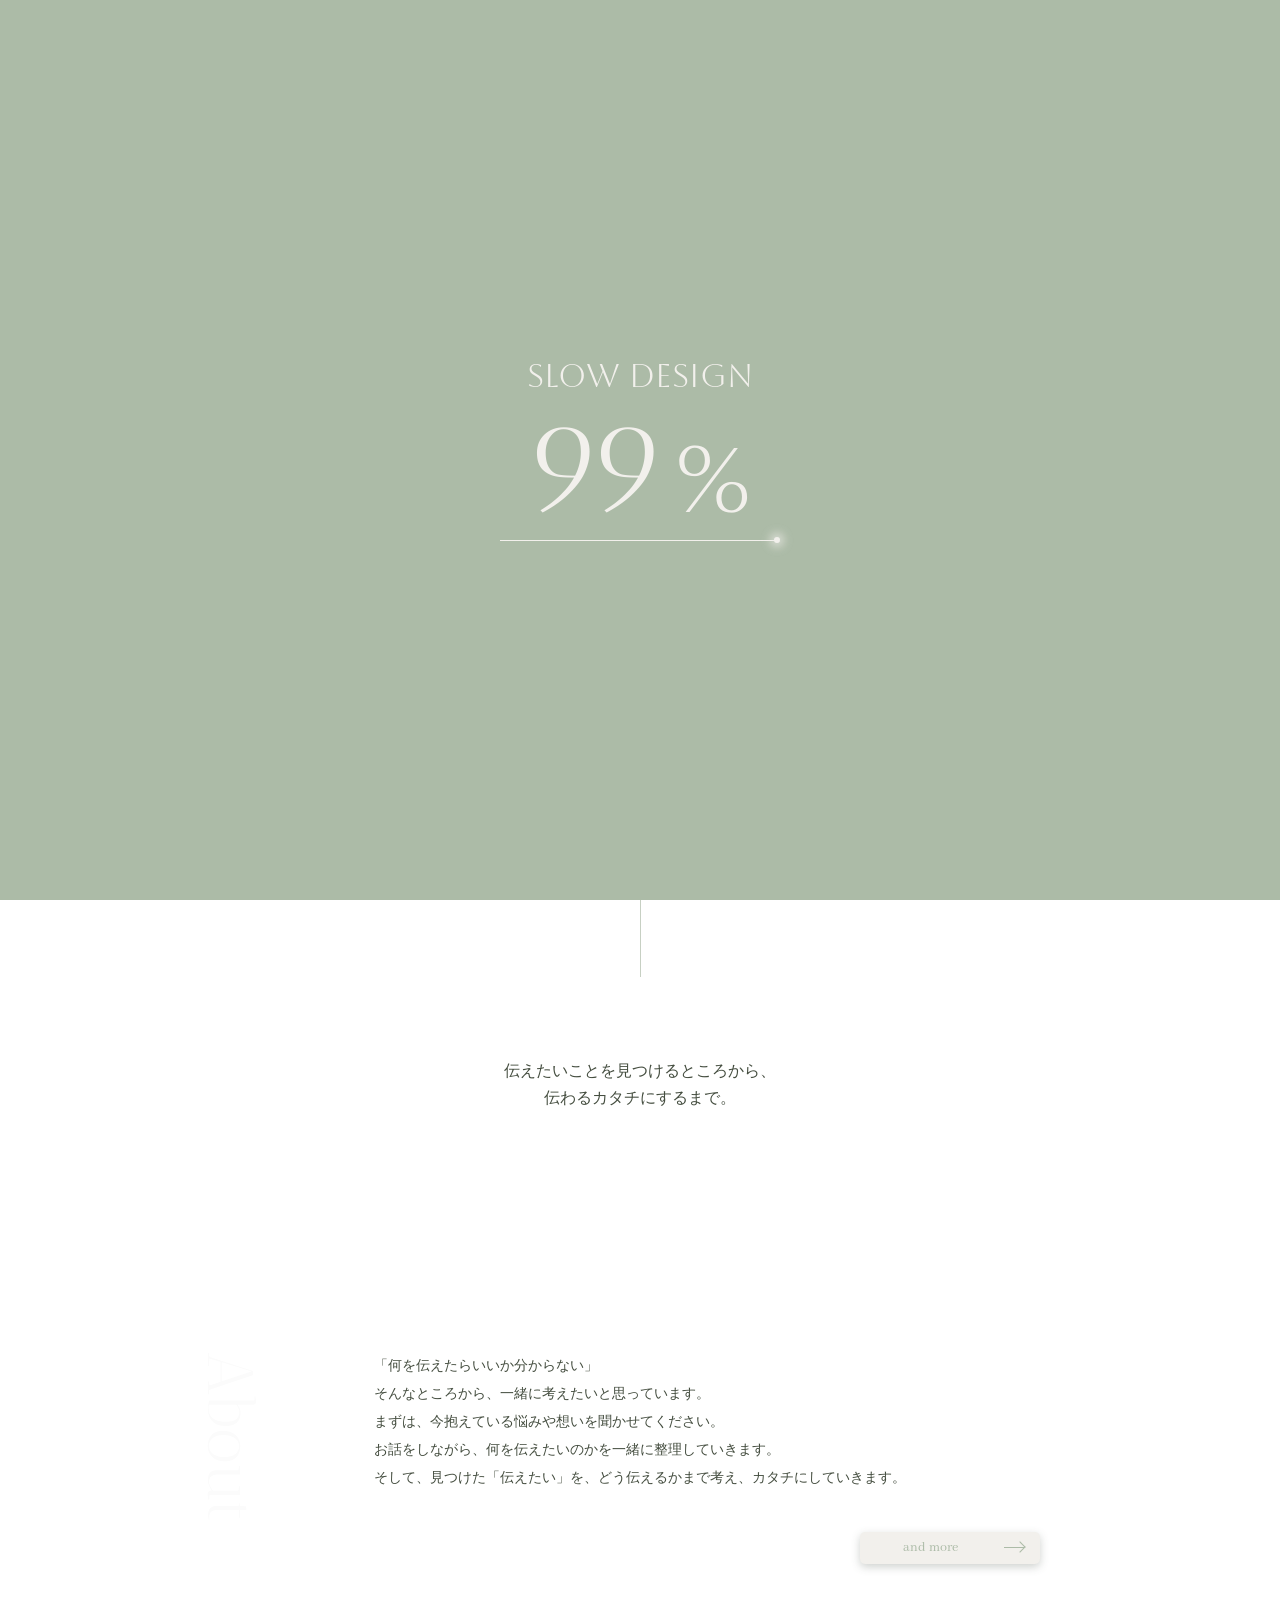
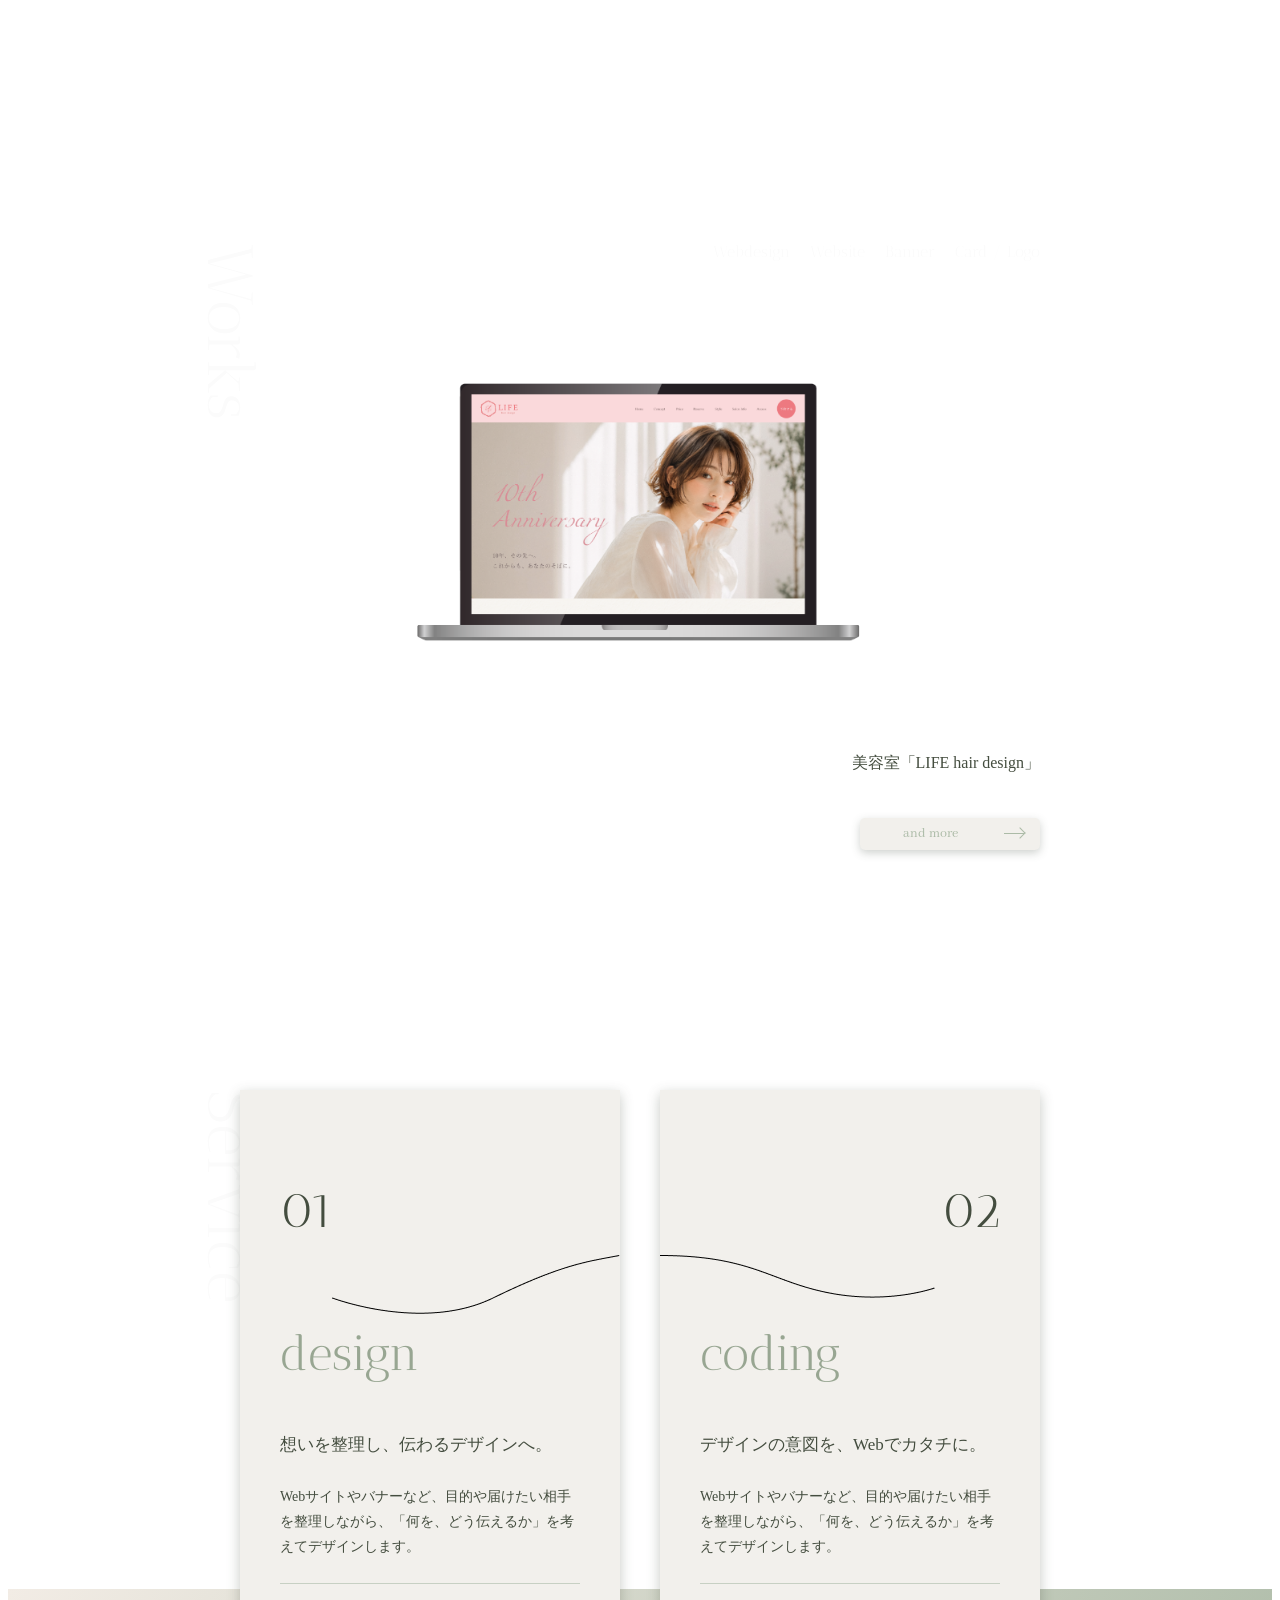
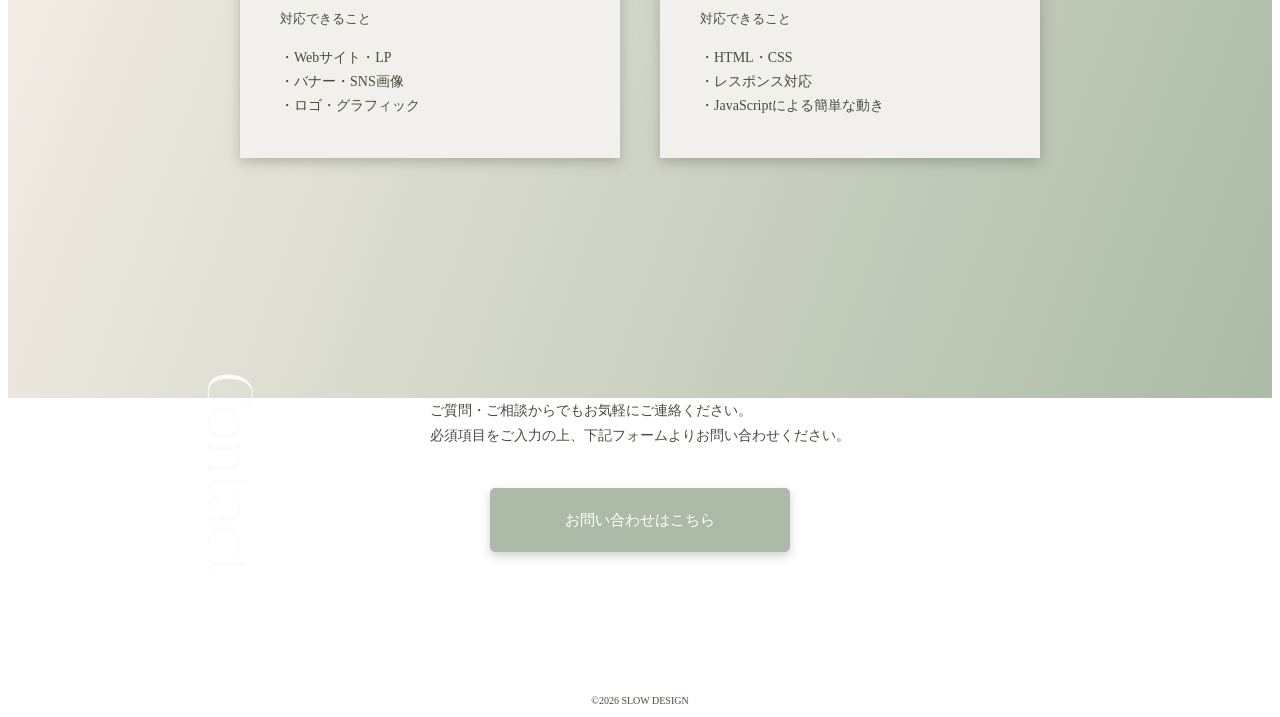
==== portfolio/index.html @ 7da91997 "3回目の提出" ====
<!DOCTYPE html>
<html lang="ja">
<head>
    <meta charset="UTF-8">
    <meta name="viewport" content="width=device-width, initial-scale=1.0">
<!-- Google Fonts -->
    <link rel="preconnect" href="https://fonts.googleapis.com">
    <link rel="preconnect" href="https://fonts.gstatic.com" crossorigin>
    <link href="https://fonts.googleapis.com/css2?family=Abhaya+Libre:wght@400;500;600;700;800&family=Aboreto&family=Antic+Didone&display=swap" rel="stylesheet">

<!-- css -->
    <link rel="stylesheet" href="css/reset.css">
    <link rel="stylesheet" href="css/style.css">

<!-- Title -->
    <title>SLOW DESIGN PORTFOLIO</title>

</head>

<body>
    <!-- ローディング -->
     <div class="site-loader" id="site-loader">
        <div class="loader-content">
            <p class="loader-logo">SLOW DESIGN</p>
            <p class="loader-percent"></p>
            <div class="loader-bar">
                <span></span>
            </div>
        </div>

        <div class="loader-mist" aria-hidden="true">
            <span></span>
            <span></span>
            <span></span>
            <span></span>
            <span></span>
        </div>
     </div>


    <!-- 背景 -->
    <div class="background"></div>

    <!-- ヘッダー -->
    <header class="header">

    <!-- ロゴ -->
        <a href="#" class="header-logo">
            <span class="header-logo-main">SLOW DESIGN</span>
            <span class="header-logo-sub">PORTFOLIO</span>
        </a>
    
    <!-- メニュー -->    
        <a class="menu-button" href="menu.html" aria-label="メニューを開く">
            <span>ME</span>
            <span>NU</span>
        </a>
    </header>

    <main>
    <!-- FV -->
        <section class="fv-main">
            <div class="fv-content">
            <div class="fv-copy">
                <p class="fv-copy-main">「何を伝えたいか分からない」から、</p>
                <p class="fv-copy-sub">一緒に。</p>
            </div>

    <!-- スクロールダウン -->
    <!--  <div class="scroll-area"> -->
                <div class="scroll">
                    <div class="scroll-text">scroll down</div>
                    <div class="scroll-line"></div>
                </div>

                <!-- sub copy -->
                <div class="sub-copy">
                    <p class="text-reveal">伝えたいことを見つけるところから、</p>
                    <p class="text-reveal">伝わるカタチにするまで。</p>
                </div>

            </div>
        </section>

    <!-- about -->
    <section class="about">
        <h2 class="section-title about-title">About</h2>
        <div class="about-content">
            <div class="about-text">
                <p>「何を伝えたらいいか分からない」<br>
                    そんなところから、一緒に考えたいと思っています。<br>
                    まずは、今抱えている悩みや想いを聞かせてください。<br>
                    お話をしながら、何を伝えたいのかを一緒に整理していきます。<br>
                    そして、見つけた「伝えたい」を、どう伝えるかまで考え、カタチにしていきます。
                </p>
            </div>
    
        <!-- and more ボタン -->       
            <a href="about.html" class="more-button about-more">and more<span class="more-arrow" aria-hidden="true"></span></a>
        </div>
    </section>

    <!-- Works -->
    <section class="works">
        <h2 class="section-title works-title">Works</h2>
        <div class="works-content">
            <div class="works-meta">
                <div class="works-heading">

                    <div class="works-types" aria-label="作品カテゴリー">
                        <span>Webdesign</span>
                        <span>Website</span>
                        <span>Banner</span>
                        <span>Card / Logo</span>
                    </div>
                </div>

                <div class="works-image">
                    <button class="works-arrow works-arrow-prev" type="button" 
                    aria-label="前の作品"></button>

                    <img 
                        id="works-slide-image"
                        src="images/mokup-04.png" 
                        alt="美容室　LIFE design のWebサイト">

                    <button class="works-arrow works-arrow-next" type="button" 
                    aria-label="次の作品"></button>
                </div>

                <p class="works-caption" id="works-slide-caption">美容室「LIFE hair design」</p>

                <a href="all-works.html" class="more-button works-more">and more<span class="more-arrow" aria-hidden="true"></span>
                </a>
            </div>
        </div>
    </section>

    <!--  Service -->
    <section class="service">
        <h2 class="section-title service-title">Service</h2>

        <div class="service-cards">
            <article class="service-card">
                <p class="service-number1">01</p>
                <div class="service-curve-left" aria-hidden="true">
                    <img src="images/Line 11.png" alt="">
                </div>
                <h3 class="service-name">design</h3>
                <p class="service-lead">想いを整理し、伝わるデザインへ。</p>
                <p class="service-description">
                    Webサイトやバナーなど、目的や届けたい相手を整理しながら、「何を、どう伝えるか」を考えてデザインします。
                </p>
                <div class="service-details">
                    <p>対応できること</p>
                    <ul>
                        <li>Webサイト・LP</li>
                        <li>バナー・SNS画像</li>
                        <li>ロゴ・グラフィック</li>
                    </ul>
                </div>
            </article>

            <article class="service-card">
                <p class="service-number2">02</p>
                <div class="service-curve-right service-curve-right" aria-hidden="true">
                    <img src="images/Line 12.png" alt="">
                </div>
                <h3 class="service-name">coding</h3>
                <p class="service-lead">デザインの意図を、Webでカタチに。</p>
                <p class="service-description">
                    Webサイトやバナーなど、目的や届けたい相手を整理しながら、「何を、どう伝えるか」を考えてデザインします。
                </p>
                <div class="service-details">
                    <p>対応できること</p>
                    <ul>
                        <li>HTML・CSS</li>
                        <li>レスポンス対応</li>
                        <li>JavaScriptによる簡単な動き</li>
                    </ul>
                </div>
            </article>
        </div>
    </section>

    <!--  contact -->
    <section class="contact">
        <h2 class="section-title contact-title">Contact</h2>
        <div class="contact-content">
            <p>
                ご質問・ご相談からでもお気軽にご連絡ください。<br>必須項目をご入力の上、下記フォームよりお問い合わせください。
            </p>

        <a class="contact-button" href="contact.html">
            お問い合わせはこちら
        </a>
        </div>

    </section>

    <footer class="footer">
        <small class="copyright">&copy;2026 SLOW DESIGN</small>
    </footer>





    </main>
    

    <script>
        const worksSlides = [
            {
                src: "images/mokup-04.png",
                alt: "美容室 「LIFE hair design design」",
                caption: "美容室「LIFE hair design 」",
                category: "Webdesign"
            },
            {
                src: "images/mokup-05.png",
                alt: "カフェ DESIGN CAFE のWebサイト",
                caption: "カフェ 「DESIGN CAFE」",
                category: "Website"
            },
            {
                src: "images/mokup-01.png",
                alt: "ハンバーガーショップの新商品広告バナー",
                caption: "ハンバーガーショップ 新商品広告バナー",
                category: "Banner"
            },
            {
                src: "images/mokup-07.png",
                alt: "Sauna resort YUZU",
                caption: "Sauna resort 「YUZU」",
                category: "Card / Logo"
            }
        ];

        let currentWorksIndex = 0;

        const worksImage = document.querySelector("#works-slide-image");
        const worksCaption = document.querySelector("#works-slide-caption");
        const prevButton = document.querySelector(".works-arrow-prev");
        const nextButton = document.querySelector(".works-arrow-next");
        const worksTypes = document.querySelectorAll(".works-types span");
    

        function showWorksSlide(index) {
            worksImage.src = worksSlides[index].src;
            worksImage.alt = worksSlides[index].alt;
            worksCaption.textContent = worksSlides[index].caption;
            
            worksTypes.forEach((type) => {
                type.classList.toggle(
                    "is-active",
                    type.textContent.trim() === worksSlides[index].category
                );
            });
        }

        prevButton.addEventListener("click", () => {
            currentWorksIndex =
                (currentWorksIndex - 1 + worksSlides.length) % worksSlides.length;
                showWorksSlide(currentWorksIndex);
        });

        nextButton.addEventListener("click", () => {
            currentWorksIndex = 
                (currentWorksIndex + 1) % worksSlides.length;
            showWorksSlide(currentWorksIndex);
        });




        document.documentElement.classList.add("js");

        const textElements = document.querySelectorAll(".text-reveal");

        const textObserver = new IntersectionObserver((entries, observer) => {
            entries.forEach((entry) => {
                if (entry.isIntersecting) {
                    entry.target.classList.add("is-visible");
                    observer.unobserve(entry.target);
                }
            });
        }, {
            threshold: 0.15
        });

        textElements.forEach((element) => {
            textObserver.observe(element);
        });



        const loader = document.getElementById("site-loader");

        if (loader) {
            const alreadyShown = 
            sessionStorage.getItem("slowDesignLoaderPlayed") === "true";

            if (alreadyShown) {
                loader.classList.add("is-hidden");
            } else {
                sessionStorage.setItem("slowDesignLoaderPlayed", "true");

                const percentText = loader.querySelector(".loader-percent");
                const progressBar = loader.querySelector(".loader-bar span");
                const duration = 1800;
                let startTime;
                
                const circles = loader.querySelectorAll(".loader-mist span");

                circles.forEach((circle, index) => {
                    const size = 30 + Math.random()* 20;

                    circle.style.width = `${size}vmax`;
                    circle.style.height = `${size}vmax`;
                    circle.style.left = `${Math.random() * 70}%`;
                    circle.style.top = `${Math.random() * 70}%`;
                    circle.style.animationDelay = `${index * 0.4}s`;
                });

                function updateProgress(time) {
                    if (!startTime) startTime = time;

                    const progress = Math.min((time - startTime) / duration, 1);
                    const value = Math.floor(progress * 100);

                    percentText.textContent = `${value}%`;
                    progressBar.style.width = `${value}%`;

                    if (progress < 1) {
                        requestAnimationFrame(updateProgress);
                    } else {
                        setTimeout(() => {
                        loader.classList.add("is-revealing");

                        setTimeout(()  => {
                            loader.classList.add("is-hidden");
                        }, 2000);
                        }, 1300);
                    }
                }

                requestAnimationFrame(updateProgress);
            }
        }
    </script>



</body>
</html>
---- portfolio/css/style.css ----
@charset "utf-8";


html {
scroll-behavior: smooth;
}

body {
color: #444d3f;
font-family: "Yu Mincho", "YuMincho", serif;
font-weight: 400;
line-height: 1.7;
}


/* =========================
   Font
========================= */

/* セクションタイトル */
.section-title {
font-family: "Antic Didone", serif;
}

/* ロゴ */
.header-logo {
    font-family: "Aboreto",serif;
}
/* その他の英語 */
.en-text {
font-family: "Abhaya Libre", serif;
}


/*==========
background
============*/

.background {
    position: fixed;
    inset: 0;
    z-index: 0;

    background: linear-gradient(
        135deg,
        #F2ECE5 18%,
        #ACBBA7 72%,
        #ACBBA7 100%
    );
}


/*==========
ヘッダー　ロゴ
===========*/

.header-logo {
    position: fixed;
    top: 40px;
    left: 40px;
    z-index: 10;
    display: flex;
    flex-direction: column;
    gap: 2px;
    color: #414D3F;
    font-family: "Aboreto",serif;
}

.header-logo-main {
    font-size: 32px;
    line-height: 1;
}
.header-logo-sub {
    font-size: 16px;
    line-height: 1;
}


/*==========
ヘッダー　MENU
===========*/

.menu-button {
    position: fixed;
    top: 40px;
    right: 40px;
    width: 60px;
    height: 60px;
    display: flex;
    flex-direction: column;
    gap: 3px;
    justify-content: center;
    align-items: center;

    border: 1px solid #414D3F;
    background: transparent;
    color: #414D3F;
    font-family: "Antic Didone", serif;
    font-size: 14px;
    line-height: 1;
    letter-spacing: 0.6em;

    cursor: pointer;
    z-index: 10;
    transition: background-color 0.3s ease, color 0..3s, border-color 0.3s ease;
}

.menu-button:hover,
.munu-button:focus-visible {
    background-color: #7C8978;
    border-color: #7C8978;
    color: #F2F0EC;
}

.menu-button span {
    transform: translateX(0.3em);
}

/*==========
FV
===========*/
.fv-main {
    position: relative;
    padding-top: 70vh;
}

.fv-content {
    width: 100%;
}


/* FVコピー */
.fv-copy {
    margin-left: 15%;
    display: flex;
    flex-direction: column;
    gap: 16px;
}
.fv-copy-main {
    font-size: 24px;
}
.fv-copy-sub {
    font-size: 32px;
    margin-left: 290px;
}

/* ============
スクロールダウン
================ */
.scroll {
    margin-top: 80px;     
    display: flex;
    flex-direction: column;
    align-items: center;
    gap: 12px;
}

.scroll-text {
    writing-mode: vertical-lr;
    font-family: "Abhaya Libre", serif;
    font-size: 12px;
}
.scroll-line {
    position: relative;
    overflow: hidden;
    width: 1px;
    height: 80px;
    background-color: #C7D0C3;
}

.scroll-line::after {
    position: absolute;
    inset: 0;
    background-color: #444d3f;
    content: "";
    transform: scaleY(0);
    transform-origin: top;
    animation: scroll-line-flow 2.5s cubic-bezier(1, 0, 0, 1) infinite;
}

@keyframes scroll-line-flow {
    0% {
        transform: scaleY(0);
        transform-origin: top;
    }

    50% {
        transform: scaleY(1);
        transform-origin: top;
    }

    50.1% {
        transform: scaleY(1);
        transform-origin: bottom;
    }

    100% {
        transform: scaleY(0);
        transform-origin: bottom;
    }
}

/* サブコピー */
.sub-copy {
    margin-top: 80px;
    text-align: center;
    
}

/* サブコピーの動き*/
.text-reveal {
    opacity: 1;
    transform: translateY(0);
    transition: opacity 2.8s ease, transform 2.8s ease;
}

.js .text-reveal:not(.is-visible) {
    opacity: 0;
    transform: translateY(16px);
}

.sub-copy .text-reveal:nth-child(2) {
    transition-delay: 2.0s;
}

@media (prefers-reduced-motuon: reduce) {
    .text-reveal {
        transition: none;
        transition-delay: 0s;
        transform: none;
        opacity: 1;
    }
}




/*==========
ABOUT 
===========*/

.about {
    position: relative;
    min-height: 252px;
    margin-top: 240px;
    padding: 0 12% 0;

}

.about-title {
    position: absolute;
    top: 0;
    left: 15%;
    margin: 0;
    writing-mode: vertical-rl;
    font-size: 64px;
    font-weight: 400;
    line-height: 1;
    color: #fbfbfb;
}

.about-content {
    width: min(800px, calc(100% - 40px));
    margin-inline: auto;
}

.about-text {
    width: fit-content;
    max-width: 100%;
    font-size: 14px;
    margin-inline: auto;
    text-align: left;
    line-height: 2;
    letter-spacing: 2%;
}

.about-text p + p {
    margin-top: 8px;
}

.more-button {
    display: flex;
    align-items: center;
    /*justify-content: center;*/
    padding-left: 43px;
    width: 180px;
    min-height: 32px;
    margin: 40px 0 0 auto;
    border-radius: 5px;
    background: #F2F0EC;
    box-shadow: 0 3px 8px rgb(65 77 63 / 25%);
    color: #ACBBA7;
    font-family: "Abhaya Libre", serif;
    font-size: 14px;
    text-decoration: none;
}

/* and more の右矢印 */
.more-button {
    position: relative;
    display: flex;
    align-items: center;

}

.more-arrow {
    position: absolute;
    right: 16px;
    width: 20px;
    height: 1px;
    background: #ACBBA7;
}

.more-arrow::after {
    position: absolute;
    top: -4px;
    right: 0;
    width: 8px;
    height: 8px;
    border-top: 1px solid #ACBBA7;
    border-right: 1px solid #ACBBA7;
    content: "";
    transform: rotate(45deg);
}


/* ホバー時に色変える */
.more-button {
    transition: background-color 0.3s ease, color 0.3s ease;
}

.more-arrow,
.more-arrow::after {
    transition: background-color 0.3s ease, border-color 0.3s ease;
}

.more-button:hover {
    background-color: #7C8978;
    color: #F2F0EC;
}

.more-button:hover .more-arrow {
    background-color: #fff;
}
.more-button:hover .more-arrow::after {
    border-color: #F2F0EC;
}



/*=============
works
==============*/
.works {
    position: relative;
    margin-top: 240px;
}

.works-title {
    position: absolute;
    top: 0;
    left: 15%;
    margin: 0;
    writing-mode: vertical-rl;
    font-size: 64px;
    font-weight: 400;
    line-height: 1;
    color: #fbfbfb;
}

.works-content {
    width: min(800px, calc(100% - 64px));
    margin-inline: auto;
}

.works-meta {
    width: 100%;
}

.works-heading {
    display: flex;
    align-items: baseline;
    justify-content: flex-end;
    gap: 32px;
    margin-bottom: 12px;
    white-space: nowrap;
}

.works-category {
    flex: 0 0 auto;
    margin: 0;
    font-family: "Antic Didone", serif;
    font-size: 32px;
    font-weight: 400;
}

.works-types {
    display: flex;
    flex: 0 0 auto;
    gap: 20px;
    align-items: flex-end;
}

.works-types span {
    color: #fbfbfb;
    font-family: "Antic Didone", serif;
    font-size: 16px;
    display: inline-block;
    line-height: 1;
}

.works-types span.is-active {
    color: #444d3f;
    font-size: 2em;
    transform-origin: center bottom;
}

.works-image {
    position: relative;
    display: grid;
    place-items: center;
    min-height: 465px;
    overflow: hidden;
    border-radius: 10px;
}

.works-image img {
    display: block;
    width: 78%;
    height: auto;
    object-fit: contain;
}

/* スライダー矢印 */
.works-arrow {
    position: absolute;
    top: 50%;
    z-index: 1;
    width: 28px;
    height: 28px;
    padding: 0;
    border: 0;
    background: transparent;
    cursor: pointer;
    transform: translateY(-50%) rotate(45deg);
}

/* 矢印の2本の線 */
.works-arrow::before,
.works-arrow::after {
    position: absolute;
    content: "";
    background: #fff;
}

/* 横線 */
.works-arrow::before {
    width: 28px;
    height: 1px;
}
/* 縦線 */
.works-arrow::after {
    width: 1px;
    height: 28px;
}

/* 左向き */
.works-arrow-prev {
    left: 32px;
    transform: translateY(-50%) rotate(-45deg);
}

/* 右向き */
.works-arrow-next {
    right: 32px;
    transform: translateY(-50%) rotate(135deg);
}

/* and more の右矢印 */
.works-more {
    position: relative;
    display: flex;
    align-items: center;

}

.more-arrow {
    position: absolute;
    right: 16px;
    width: 20px;
    height: 1px;
    background: #ACBBA7;
}

.more-arrow::after {
    position: absolute;
    top: -4px;
    right: 0;
    width: 8px;
    height: 8px;
    border-top: 1px solid #ACBBA7;
    border-right: 1px solid #ACBBA7;
    content: "";
    transform: rotate(45deg);
}


.works-arrow-prev {
    left: 24px;
}

.works-arrow-next {
    right: 24px;
}

.works-caption {
    margin: 12px 0 0;
    text-align: right;
}

.works-more {
    position: relative;
    margin-top: 42px;
    margin-right: 0;
}

/*==========
Service
==========*/
.service {
    position: relative;
    margin-top: 240px;
    padding-bottom: 240px;
}

.service::after {
    position: absolute;
    right: 0;
    bottom: 0;
    left: 0;
    z-index: -1;
    height: 45%;
    background: linear-gradient(110deg, #F2ECE5, #ACBBA7);
    content: "";
}

.service-title {
    position: absolute;
    top: 0;
    left: 15%;
    margin: 0;
    color: #fbfbfb;
    font-size: 64px;
    font-weight: 400;
    line-height: 1;
    writing-mode: vertical-rl;
}

.service-cards {
    display: flex;
    justify-content: center;
    gap: 40px;
    width: min(800px, calc(100% - 64px));
    margin-inline: auto;
}

.service-card {
    position: relative;
    box-sizing: border-box;
    flex: 0 1 380px;
    min-height: 430px;
    padding: 80px 40px 40px;
    background: #F2F0EC;
    box-shadow: 0 4px 12px rgb(65 77 63 / 30%);
}

.service-number1 {
    margin: 0;
    text-align: left;
    font-family: "Antic Didone", serif;
    font-size: 48px;
}

.service-number2 {
    margin: 0;
    text-align: right;
    font-family: "Antic Didone", serif;
    font-size: 48px;
}

.service-curve-left {
    width: 100%;
    height: 42px;
    margin: 4px 0 16px;
    margin-left: 52px;
}

@media screen and (max-width: 890px) {
    .service-curve-left {
        margin-left: 40px;
    }
}

.service-curve-right {
     width: 100%;
    height: 42px;
    margin: 4px 0 16px;
    margin-left: -40px;
}

@media screen and (max-width: 890px) {
    .service-curve-right {
        margin-left: -40px;
    }
}

.service-curve img {
    display: block;
    width: 100%;
    height: 100%;
    object-fit: fill;
}

.service-name {
    margin: 0;
    color: #98a692;
    font-family: "Antic Didone", serif;
    font-size: 48px;
    font-weight: 400;
}

.service-lead {
    margin: 36px 0 24px;
    font-size: 17px;
}

.service-description {
    font-size: 14px;
    line-height: 1.8;
}

.service-details {
    font-size: 14px;
    margin-top: 24px;
    padding-top: 24px;
    border-top: 1px solid #C7D0C3;
}

.service-details p {
    font-size: 13px;
    margin: 0 0 16px;
}

.service-details ul {
    margin: 0;
    padding: 0;
    list-style: none;
}

.service-details li::before {
    content: "・";
}

/*============
contact
=============*/
.contact {
    position: relative;
    display: flex;
    align-items: center;
    justify-content: center;
}
.contact-title {
    position: absolute;
    top: 50%;
    left: 15%;
    margin: 0;
    color: #fbfbfb;
    font-size: 64px;
    font-weight: 400;
    line-height: 1;
    writing-mode: vertical-rl;
    transform: translateY(-50%);
}

.contact-content {
    width: min(100%, 0);
    margin-inline: auto;
}

.contact-content p {
    margin: 0;
    font-size: 14px;
    line-height: 1.8;
    text-align: left;
}

.contact-button {
    display: flex;
    align-items: center;
    justify-content: center;
    width: min(100%, 300px);
    min-height: 64px;
    margin: 40px auto 0;
    border-radius: 5px;
    background: #ACBBA7;
    box-shadow: 0 4px 10px rgb(65 77 63 / 25%);
    color: #fff;
    font-size: 15px;
    text-decoration: none;
}


/* ホバー時に色変える */
.contact-button {
    transition: background-color 0.3s ease, color 0.3s ease;
}

.contact-button:hover {
    background-color: #7C8978;
    color: #F2F0EC;
}


.footer {
    position: relative;
    padding-top: 140px;
    text-align: center;
}

.copyright {
    display: block;
    margin: 0;
    font-size: 10px;
}


/* =============
ローディング画面
================ */
.site-loader {
    position: fixed;
    inset: 0;
    z-index: 9999;
    display: grid;
    place-items: center;
    overflow: hidden;
    background: #ACBBA7;
    color: #F2F0EC;
}

.loader-content {
    position: relative;
    z-index: 2;
    width: min(280px, 70vw);
    text-align: center;
    transition: opacity 0.5s ease;
}

.loader-logo {
    margin-bottom: 12px;
    font-family: "Aboreto",serif;
    font-size: 32px;
    line-height: 1;
}

.loader-percent {
    margin-bottom: 8px;
    font-family: "Antic Didone", serif;
    font-size: 128px;
    line-height: 1;
}

.loader-bar {
    position: relative;
    width: 100%;
    height: 1px;
    background: #7C8978;
}

.loader-bar span {
    position: relative;
    display: block;
    width: 0;
    height: 100%;
    background: #F2F0EC;
    transition: width 0.1s linear;
}

.loader-bar span::after {
    position: absolute;
    top: 50%;
    right: 0;
    width: 6px;
    height: 6px;
    border-radius: 50%;
    background: #F2F0EC;
    box-shadow: 0 0 10px 4px rgba(242, 240, 236, 0.7);
    content: "";
    transform: translate(50%, -50%);
}

.loader-mist {
    position: absolute;
    inset: 0;
    overflow: hidden;
    pointer-events: none;
}

.loader-mist span {
    position: absolute;
    width: 20vmax;
    height: 20vmax;
    border-radius: 50%;
    background: rgba(255, 255, 255, 0.78);
    filter: blur(35px);
    opacity: 0;
    transform: scale(0.65);
}


.site-loader.is-revealing .loader-content {
    opacity: 0;
}

.site-loader.is-revealing .loader-mist span {
    animation: loader-circle-float 0.8s ease-out forwards;
}

@keyframes loader-circle-float {
    to {
        opacity: 0.8;
        transform: scale(1.05);
    }
}

.site-loader.is-hidden {
    visibility: hidden;
    opacity: 0;
    pointer-events: none;
    transition: opacity 2.5s ease, visibility 0s linear 2.5s;
}



/* sp */
@media (max-width: 767px) {

    .header-logo {
        top: 20px;
        left: 20px;
    }

    .header-logo-main {
        font-size: 20px;
    }

    .header-logo-sub {
        font-size: 12px;
    }

    .menu-button {
        top: 20px;
        right: 20px;
        width: 40px;
        height: 40px;
        font-size: 10px;
    }

    .fv-copy {
        display: flex;
        flex-direction: column;
        gap: 12px;

        width: fit-content;
        max-width: calc(100% - 40px);
        margin-inline: auto;
    }

    .fv-copy-main {
        font-size: 18px;
    }

    .fv-copy-sub {
        margin-left: auto;
        margin-right: 0;
        font-size: 24px;
    }
/* About */
    .about {
        position: relative;
        margin-top: 160px;
    }

    .about-title {
        position: absolute;
        left: 0;
        font-size: 96px;
        z-index: 0;
    }
    .about-content {
        width: 100%;
        max-width: none;
        padding-top: 24px;
    }

    .about-text {
        position: relative;
        width: auto;
        text-align: left;
        z-index: 1;
    }

    .more-button {
        margin: 120px auto 0;
    }

/* Works */
    .works {
        margin-top: 140px;
    }

    .works-title {
        position: absolute;
        left: 0;
        font-size: 96px;
    }

    .works-content {
        padding-top: 24px;
    }

    .works-types {
    gap: 16px;
    }

    .works-types span {
    font-size: 12px;
    }

    .works-types span.is-active {
    font-size: 16px;
    }

    .worka-content {
        width: calc(100% - 80px);
    }
    
    .works-image {
        min-height: 0;
    }

    .works-image img {
        width: 100%;
    }

    .works-more {
        margin: 42px auto 0;
    }

    .works-arrow::before {
        width: 13px
    }

    .works-arrow::after {
    height: 13px;
    }

    .works-more {
        margin: 100px auto 0;
}

/* service */
    .service-title {
        left: 0;
        font-size: 96px;
    }

    .service-cards {
        flex-direction: column;
        align-items: center;
        gap: 40px;
        width: calc(100% - 80px);
        padding-top: 24px;
    }

    .service-card {
        flex: none;
        width: 100%;
        min-height: 622px;
        padding: 80px 24px 40px;
    }

    .service {
        margin-top: 140px;
        padding-bottom: 0;

    }

    .service-lead {
    font-size: 16px;
}


    .service-curve-left {
        margin-left: -24px;
    }

    .service-curve-right {
        margin-left: -24px;
    }


/* contact */
    .contact-title {
        position: absolute;
        left: 0;
        font-size: 96px;
        margin-top: 100px;
        z-index: 0;
    }

    .contact-content {
        padding-top: 124px;
}

    .contact-content p {
        position: relative;
        font-size: 13px;
        max-width: 310px;
        z-index: 1;
    }



@media (max-width: 480px) {
    .fv-copy-main {
        font-size: 16px;
    }



    }
}
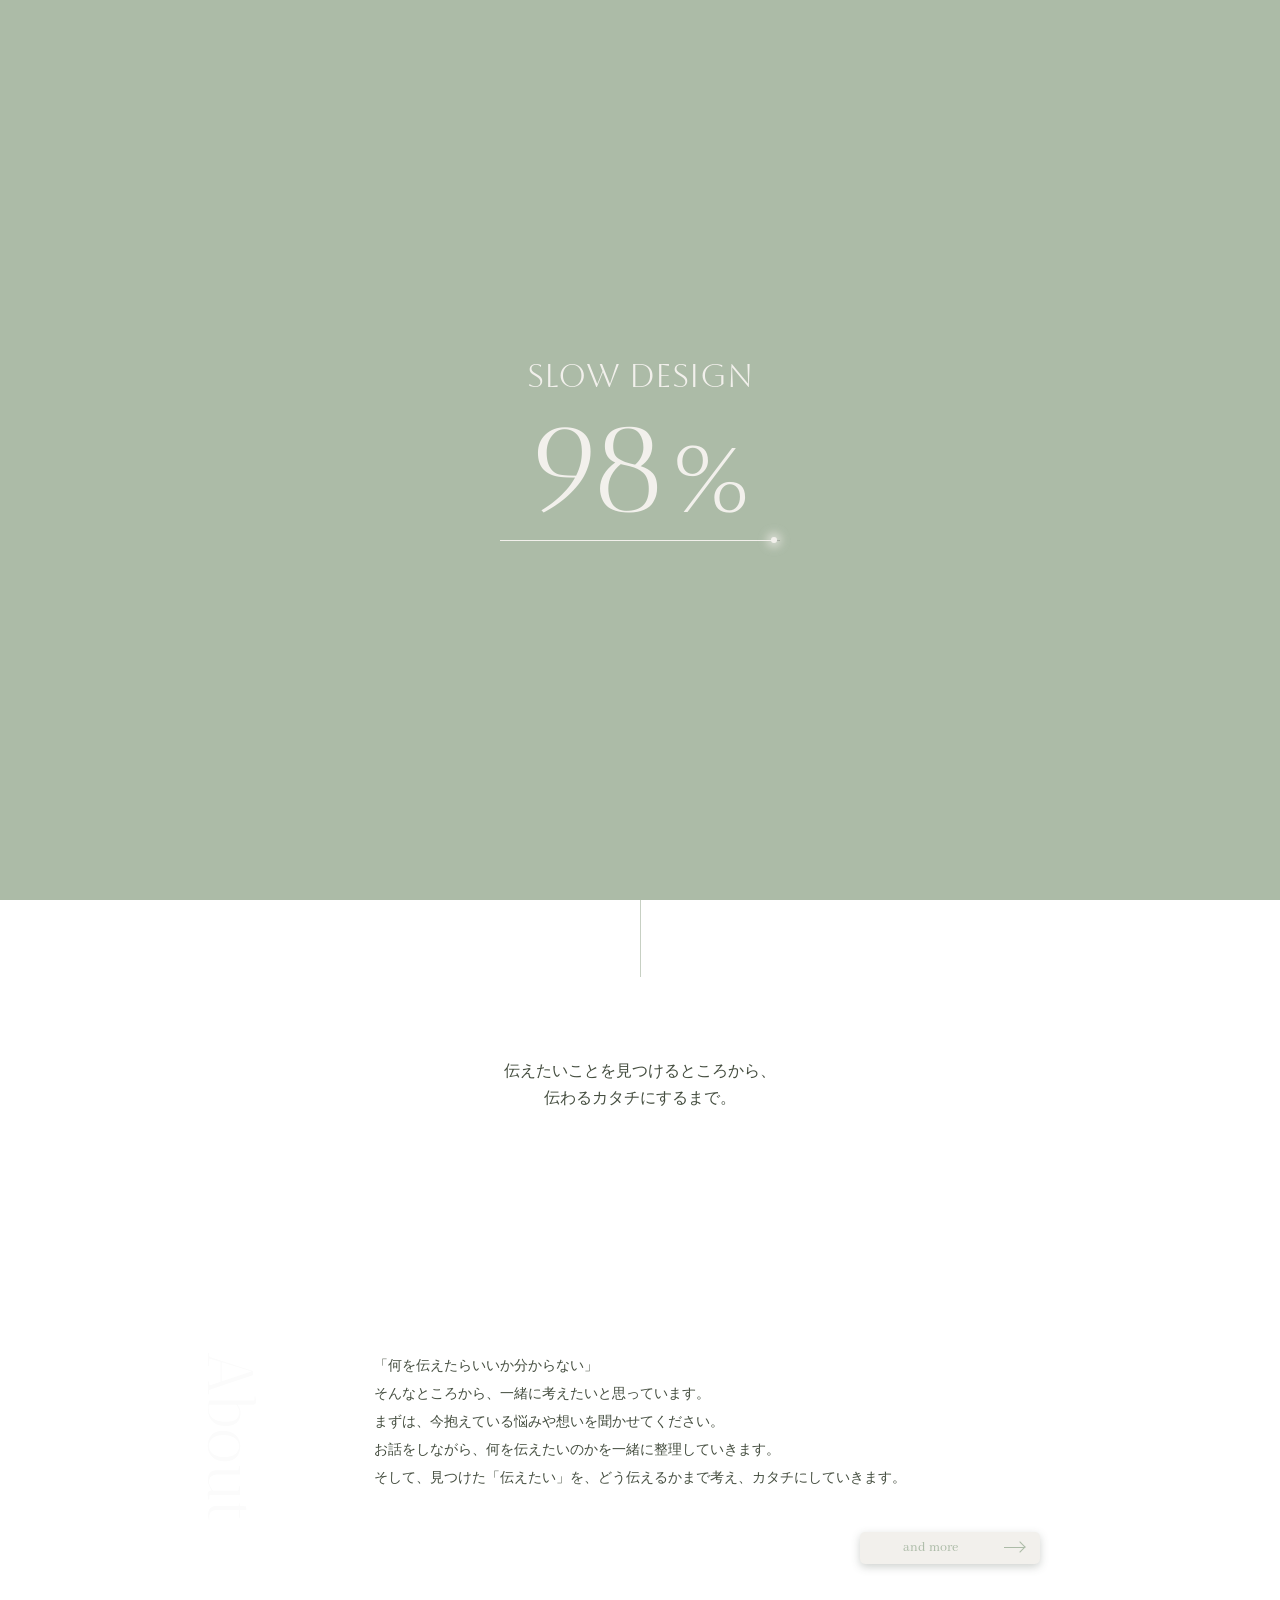
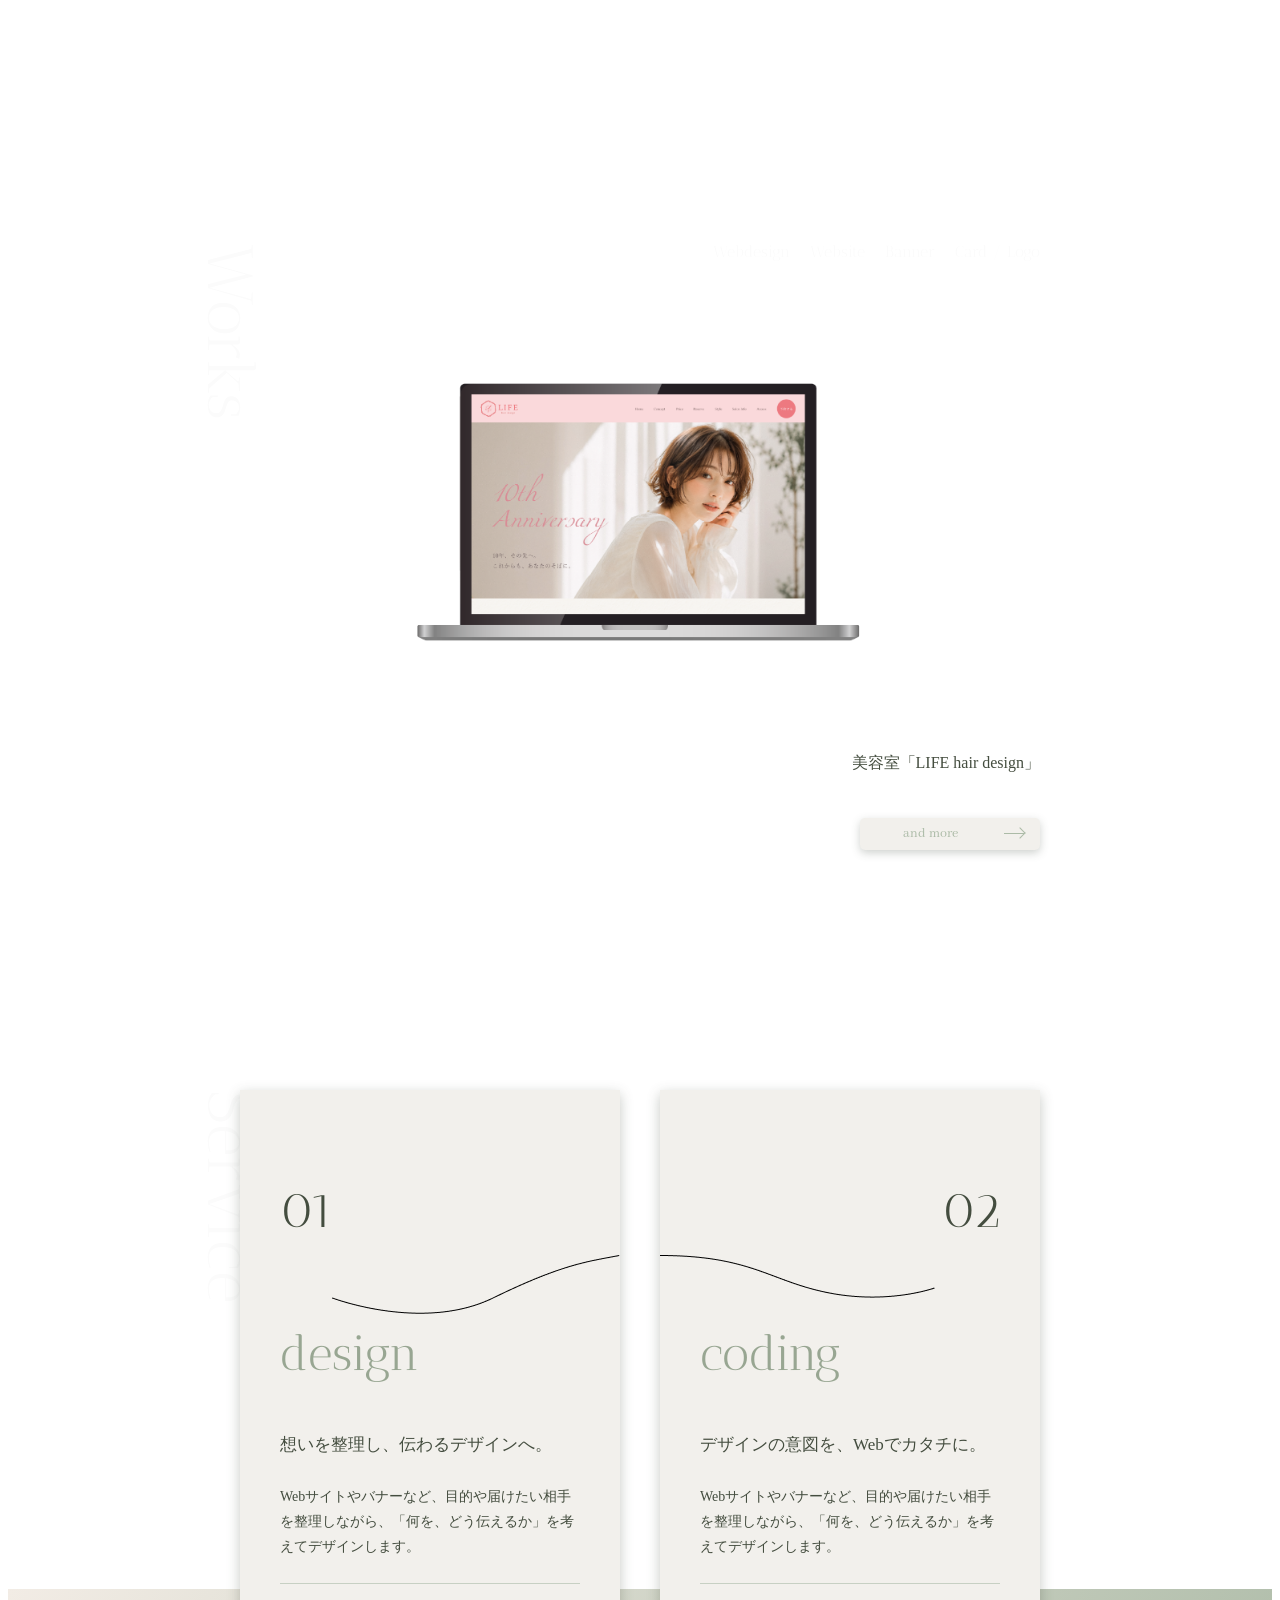
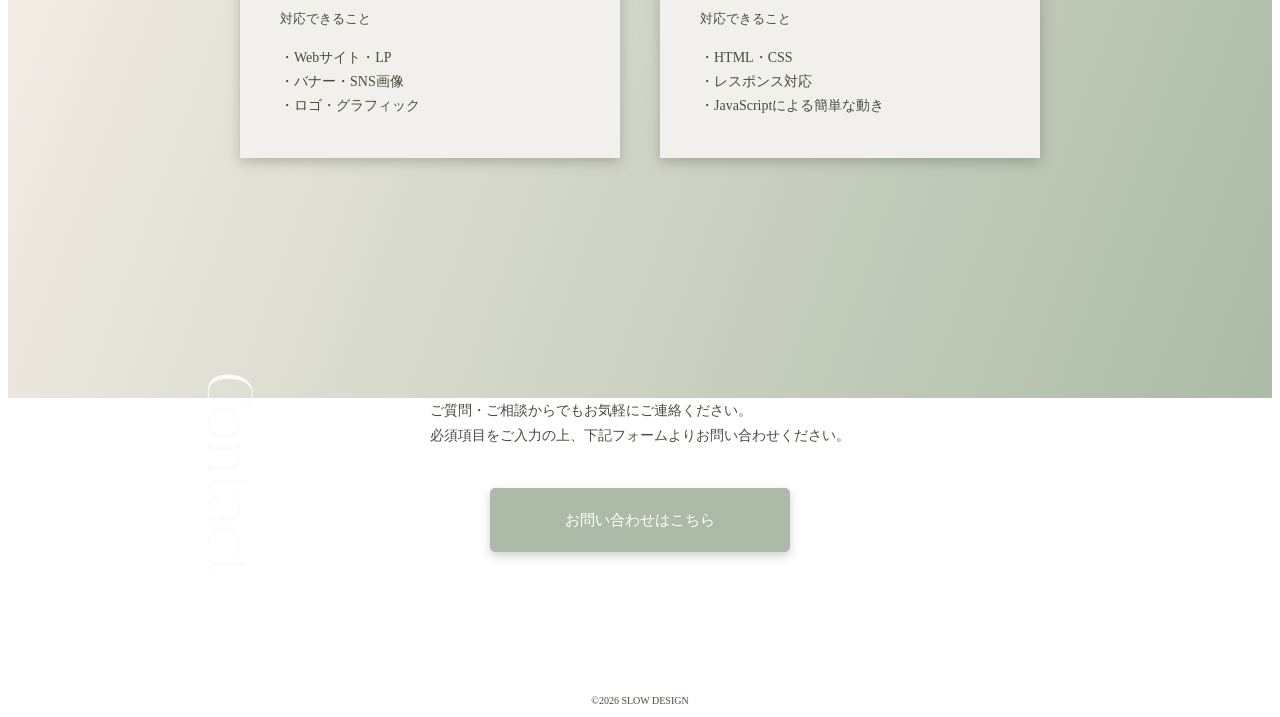
==== commit 08305dec: "4回目の修正" ====
--- a/portfolio/index.html
+++ b/portfolio/index.html
@@ -45,7 +45,7 @@
     <header class="header">
 
     <!-- ロゴ -->
-        <a href="#" class="header-logo">
+        <a class="header-logo" href="index.html" aria-label="ホームを開く">
             <span class="header-logo-main">SLOW DESIGN</span>
             <span class="header-logo-sub">PORTFOLIO</span>
         </a>
@@ -95,7 +95,7 @@
                 </p>
             </div>
     
-        <!-- and more ボタン -->       
+        <!-- and more ボタン --> 
             <a href="about.html" class="more-button about-more">and more<span class="more-arrow" aria-hidden="true"></span></a>
         </div>
     </section>
@@ -302,6 +302,7 @@
             sessionStorage.getItem("slowDesignLoaderPlayed") === "true";
 
             if (alreadyShown) {
+       
                 loader.classList.add("is-hidden");
             } else {
                 sessionStorage.setItem("slowDesignLoaderPlayed", "true");
--- a/portfolio/css/style.css
+++ b/portfolio/css/style.css
@@ -326,7 +326,8 @@
 
 /* ホバー時に色変える */
 .more-button {
-    transition: background-color 0.3s ease, color 0.3s ease;
+    
+    transition: transform 0.3s ease, background-color 0.3s ease, border-color 0.3s ease;
 }
 
 .more-arrow,
@@ -344,6 +345,11 @@
 }
 .more-button:hover .more-arrow::after {
     border-color: #F2F0EC;
+}
+
+.more-button:hover,
+.more-button:focus-visible {
+    transform: scale(1.05);
 }
 
 
@@ -711,9 +717,9 @@
 }
 
 
-/* ホバー時に色変える */
+/* ホバー時に色変える・Zoom */
 .contact-button {
-    transition: background-color 0.3s ease, color 0.3s ease;
+    transition: transform 0.3s ease, background-color 0.3s ease, color 0.3s ease;
 }
 
 .contact-button:hover {
@@ -734,6 +740,10 @@
     font-size: 10px;
 }
 
+.contact-button:hover,
+.contact-button:focus-visible {
+    transform: scale(1.05);
+}
 
 /* =============
 ローディング画面
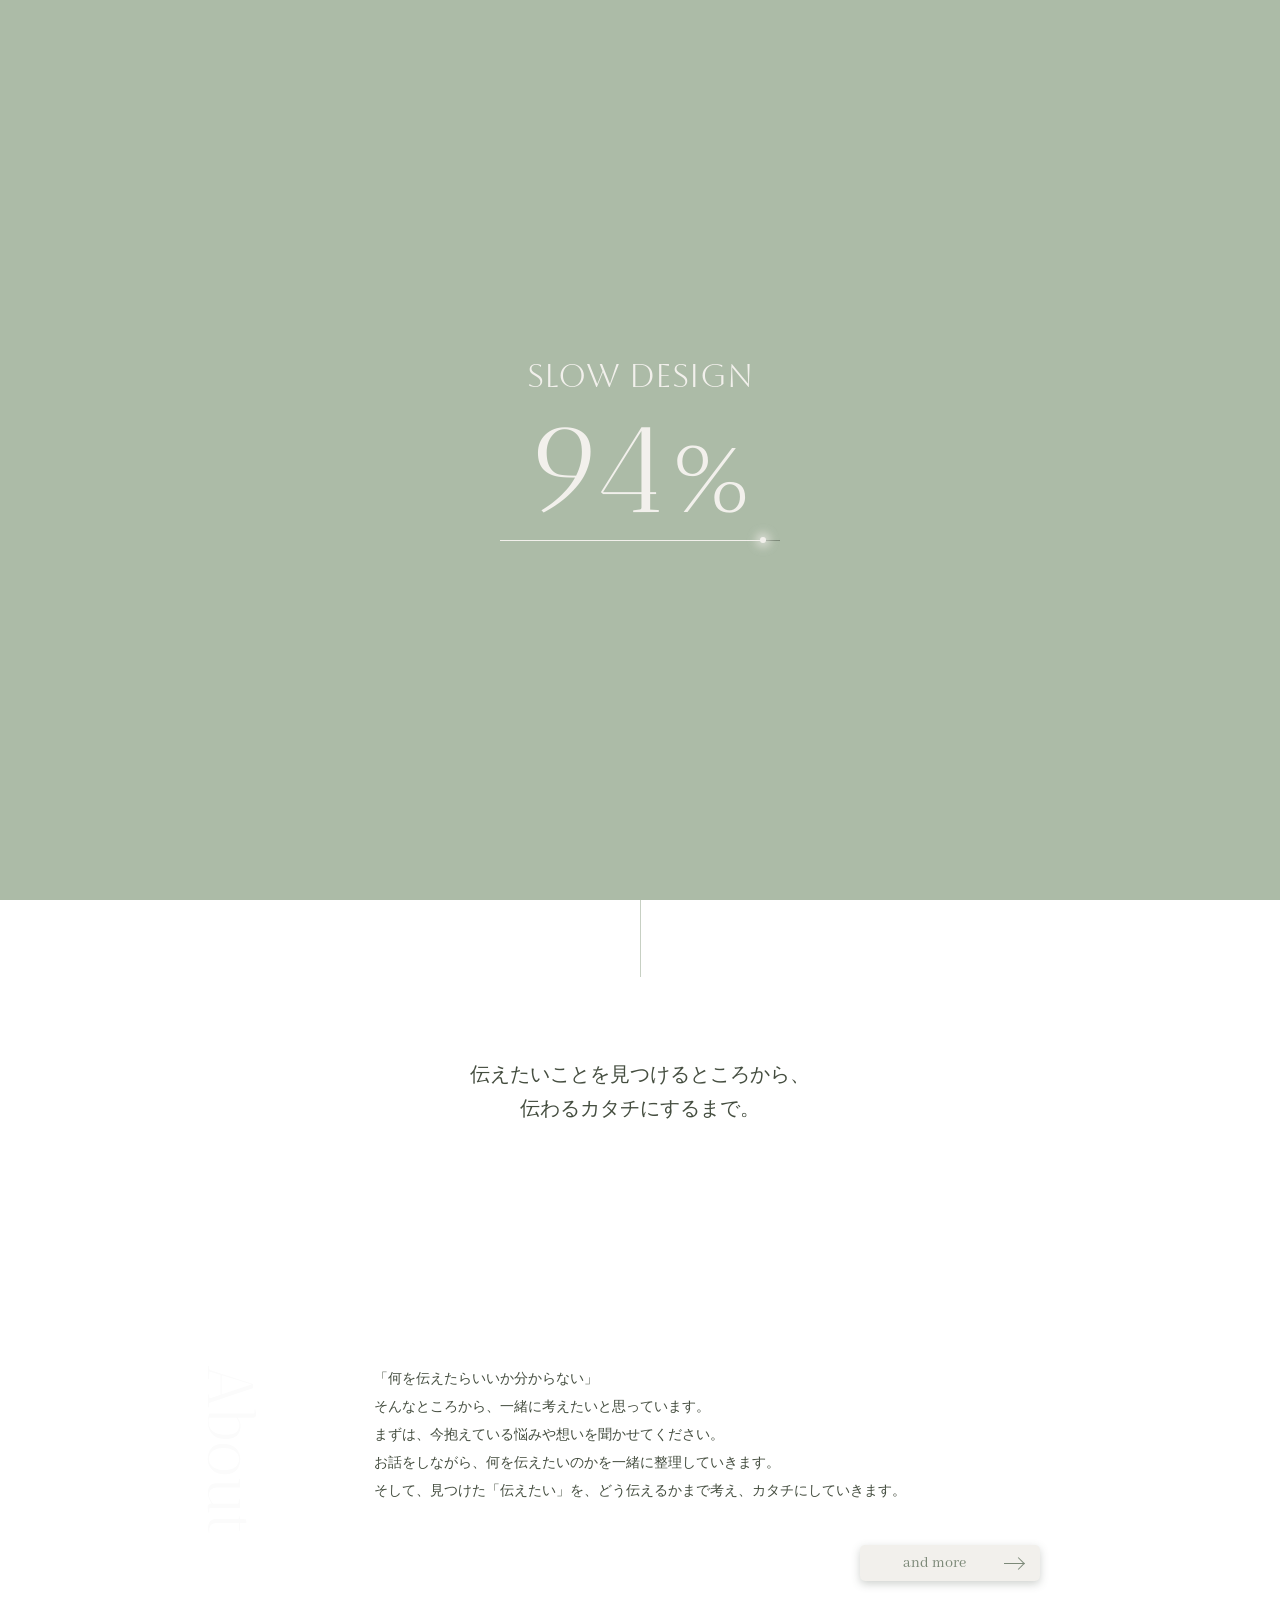
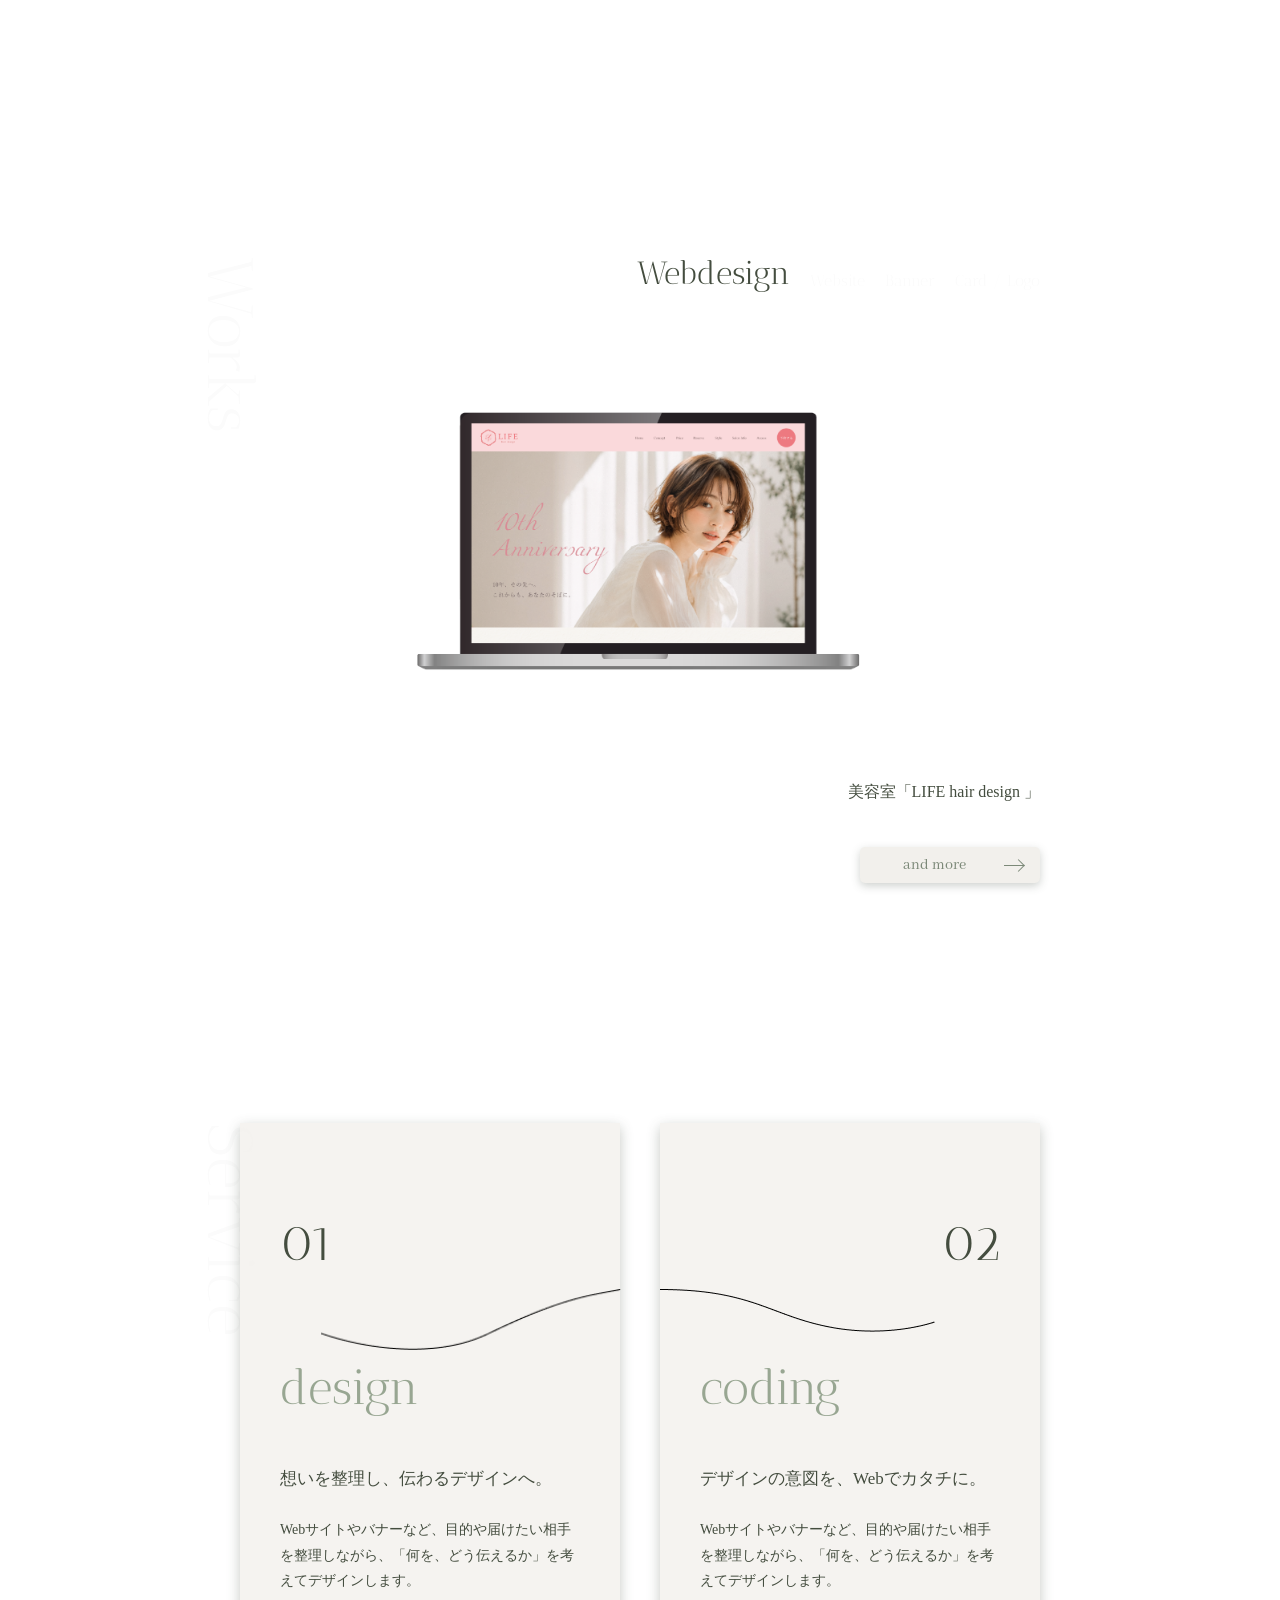
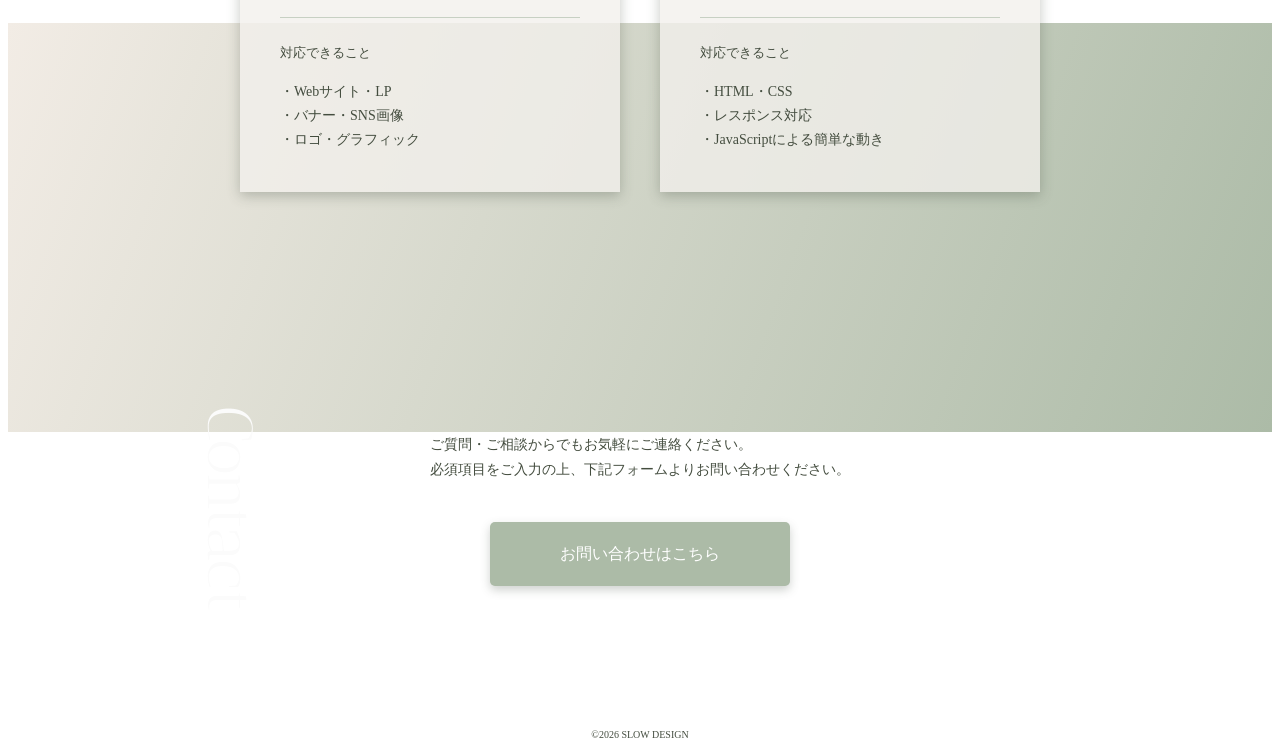
==== commit 3a1797cf: "4回目の提出" ====
--- a/portfolio/index.html
+++ b/portfolio/index.html
@@ -39,7 +39,15 @@
 
 
     <!-- 背景 -->
-    <div class="background"></div>
+    <div class="background" aria-hidden="true">
+        <span></span>
+        <span></span>
+        <span></span>
+        <span></span>
+        <span></span>
+        <span></span>
+        <span></span>
+    </div>
 
     <!-- ヘッダー -->
     <header class="header">
@@ -87,7 +95,7 @@
         <h2 class="section-title about-title">About</h2>
         <div class="about-content">
             <div class="about-text">
-                <p>「何を伝えたらいいか分からない」<br>
+                <p class="about-text advanced">「何を伝えたらいいか分からない」<br>
                     そんなところから、一緒に考えたいと思っています。<br>
                     まずは、今抱えている悩みや想いを聞かせてください。<br>
                     お話をしながら、何を伝えたいのかを一緒に整理していきます。<br>
@@ -259,6 +267,8 @@
             });
         }
 
+        showWorksSlide(currentWorksIndex);
+
         prevButton.addEventListener("click", () => {
             currentWorksIndex =
                 (currentWorksIndex - 1 + worksSlides.length) % worksSlides.length;
@@ -349,6 +359,25 @@
                 requestAnimationFrame(updateProgress);
             }
         }
+
+
+        
+        const aboutTexts = document.querySelectorAll(".advanced");
+
+        const observer = new IntersectionObserver((entries) => {
+            entries.forEach((entry) => {
+                if (entry.isIntersecting) {
+                    entry.target.classList.add("isActive");
+                    observer.unobserve(entry.target);
+                }
+            });
+        }, {
+            threshold: 0.2
+        });
+
+        aboutTexts.forEach((text) => {
+            observer.observe(text);
+        });
     </script>
 
 
--- a/portfolio/css/style.css
+++ b/portfolio/css/style.css
@@ -40,6 +40,7 @@
     position: fixed;
     inset: 0;
     z-index: 0;
+    overflow: hidden;
 
     background: linear-gradient(
         135deg,
@@ -49,6 +50,76 @@
     );
 }
 
+/* 霞んだ丸 */
+.background span {
+    position: absolute;
+    display: block;
+    width: 34vw;
+    aspect-ratio: 1;
+    border-radius: 50%;
+    background: #fbfbfb;
+    filter: blur(22px);
+    opacity: 0.45;
+    animation: background-mist-float 2s ease-in-out infinite alternate;
+}
+
+/* 丸の初期位置と大きさをそれぞれかえる */
+.background span:nth-child(1) {
+    top: -25%;
+    left: -7%;
+}
+
+.background span:nth-child(2) {
+    top: 41%;
+    right: 8%;
+    width: 20vw;
+    animation-delay: -2s;
+}
+
+.background span:nth-child(3) {
+    top: 47%;
+    right: 27%;
+    width: 50vw;
+    animation-delay: -4s;
+}
+
+.background span:nth-child(4) {
+    top: -8%;
+    right: -4%;
+    width: 18vw;
+    animation-delay: -1s;
+}
+
+.background span:nth-child(5) {
+    top: 1%;
+    right: 18%;
+    width: 36vw;
+    animation-delay: -3s;
+}
+
+.background span:nth-child(6) {
+    top: 37%;
+    right: 59%;
+    width: 24vw;
+    animation-delay: -2s;
+}
+
+.background span:nth-child(7) {
+    top: 76%;
+    right: -9%;
+    width: 26vw;
+    animation-delay: -4s;
+}
+
+@keyframes background-mist-float {
+    from {
+        transform: translate(0, 0) scale(0.85);
+    }
+
+    to {
+        transform:translate(22px, -18px) scale(1.15s);
+    }
+}
 
 /*==========
 ヘッダー　ロゴ
@@ -204,14 +275,14 @@
 .sub-copy {
     margin-top: 80px;
     text-align: center;
-    
+    font-size: 20px;
 }
 
 /* サブコピーの動き*/
 .text-reveal {
     opacity: 1;
     transform: translateY(0);
-    transition: opacity 2.8s ease, transform 2.8s ease;
+    transition: opacity 1.5s ease, transform 1.5s ease;
 }
 
 .js .text-reveal:not(.is-visible) {
@@ -220,7 +291,7 @@
 }
 
 .sub-copy .text-reveal:nth-child(2) {
-    transition-delay: 2.0s;
+    transition-delay: 0.7s;
 }
 
 @media (prefers-reduced-motuon: reduce) {
@@ -277,6 +348,21 @@
 .about-text p + p {
     margin-top: 8px;
 }
+/* ふわっと　*/
+.advanced {
+    --ease-out-puint: cubic-bezier(0.22, 1, 0.36, 1);
+    --ease-out-cubic: cubic-bezier(0.33, 1, 0.68, 1);
+
+    opacity: 0;
+    translate: 0 13%;
+    transition: opacity 2.2s var(--ease-out-cubic),
+    translate 2.2s var(--ease-out-puint);
+}
+
+.advanced.isActive {
+    opacity: 1;
+    translate: 0 0;
+}
 
 .more-button {
     display: flex;
@@ -284,14 +370,14 @@
     /*justify-content: center;*/
     padding-left: 43px;
     width: 180px;
-    min-height: 32px;
+    min-height: 36px;
     margin: 40px 0 0 auto;
     border-radius: 5px;
     background: #F2F0EC;
     box-shadow: 0 3px 8px rgb(65 77 63 / 25%);
-    color: #ACBBA7;
+    color: #7C8978;
     font-family: "Abhaya Libre", serif;
-    font-size: 14px;
+    font-size: 16px;
     text-decoration: none;
 }
 
@@ -308,7 +394,7 @@
     right: 16px;
     width: 20px;
     height: 1px;
-    background: #ACBBA7;
+    background: #7C8978;
 }
 
 .more-arrow::after {
@@ -317,8 +403,8 @@
     right: 0;
     width: 8px;
     height: 8px;
-    border-top: 1px solid #ACBBA7;
-    border-right: 1px solid #ACBBA7;
+    border-top: 1px solid #7C8978;
+    border-right: 1px solid #7C8978;
     content: "";
     transform: rotate(45deg);
 }
@@ -495,17 +581,17 @@
     right: 16px;
     width: 20px;
     height: 1px;
-    background: #ACBBA7;
+    background: #7C8978;
 }
 
 .more-arrow::after {
     position: absolute;
     top: -4px;
-    right: 0;
-    width: 8px;
-    height: 8px;
-    border-top: 1px solid #ACBBA7;
-    border-right: 1px solid #ACBBA7;
+    right: 1px;
+    width: 9px;
+    height: 9px;
+    border-top: 1px solid #7C8978;
+    border-right: 1px solid #7C8978;
     content: "";
     transform: rotate(45deg);
 }
@@ -576,7 +662,7 @@
     flex: 0 1 380px;
     min-height: 430px;
     padding: 80px 40px 40px;
-    background: #F2F0EC;
+    background: #f2f0ecc7;
     box-shadow: 0 4px 12px rgb(65 77 63 / 30%);
 }
 
@@ -597,18 +683,27 @@
 .service-curve-left {
     width: 100%;
     height: 42px;
-    margin: 4px 0 16px;
-    margin-left: 52px;
-}
-
-@media screen and (max-width: 890px) {
+    margin: 4px 0 16px 41px;
+}
+
+.service-curve-left img {
+    max-width: none;
+    width: 100%;
+}
+
+@media screen and (max-width: 767px) {
     .service-curve-left {
         margin-left: 40px;
     }
+    .service-curve-left img {
+        max-width: 100%;
+        width: auto;
+    }
+
 }
 
 .service-curve-right {
-     width: 100%;
+    width: 100%;
     height: 42px;
     margin: 4px 0 16px;
     margin-left: -40px;
@@ -702,6 +797,7 @@
 }
 
 .contact-button {
+    position: relative;
     display: flex;
     align-items: center;
     justify-content: center;
@@ -712,7 +808,7 @@
     background: #ACBBA7;
     box-shadow: 0 4px 10px rgb(65 77 63 / 25%);
     color: #fff;
-    font-size: 15px;
+    font-size: 16px;
     text-decoration: none;
 }
 
@@ -856,6 +952,70 @@
 /* sp */
 @media (max-width: 767px) {
 
+.background span {
+    width: 34vw;
+    filter: blur(22px);
+    animation-duration: 2s;
+}
+
+    .background span:nth-child(1) {
+    top: -5%;
+    left: 0%;
+}
+
+.background span:nth-child(2) {
+    top: 33%;
+    right: 8%;
+    width: 48vw;
+    animation-delay: -2s;
+}
+
+.background span:nth-child(3) {
+    top: 47%;
+    right: 18%;
+    width: 78vw;
+    animation-delay: -4s;
+}
+
+.background span:nth-child(4) {
+    top: 0%;
+    right: 0%;
+    width: 18vw;
+    animation-delay: -1s;
+}
+
+.background span:nth-child(5) {
+    top: 1%;
+    right: 18%;
+    width: 54vw;
+    animation-delay: -3s;
+}
+
+.background span:nth-child(6) {
+    top: 39%;
+    right: 69%;
+    width: 37vw;
+    animation-delay: -2s;
+}
+
+.background span:nth-child(7) {
+    top: 76%;
+    right: -9%;
+    width: 47vw;
+    animation-delay: -4s;
+}
+
+@keyframes background-mist-float {
+    from {
+        transform: translate(0, 0) scale(0.85);
+    }
+
+    to {
+        transform:translate(22px, -18px) scale(1.15s);
+    }
+}
+
+
     .header-logo {
         top: 20px;
         left: 20px;
@@ -896,6 +1056,10 @@
         margin-right: 0;
         font-size: 24px;
     }
+
+    .sub-copy {
+        font-size: 16px;
+    }
 /* About */
     .about {
         position: relative;
@@ -904,8 +1068,8 @@
 
     .about-title {
         position: absolute;
-        left: 0;
-        font-size: 96px;
+        left: -23px;
+        font-size: 20vw;
         z-index: 0;
     }
     .about-content {
@@ -932,8 +1096,8 @@
 
     .works-title {
         position: absolute;
-        left: 0;
-        font-size: 96px;
+        left: -23px;
+        font-size: 20vw;
     }
 
     .works-content {
@@ -982,15 +1146,15 @@
 
 /* service */
     .service-title {
-        left: 0;
-        font-size: 96px;
+        left: -23px;
+        font-size: 20vw;
     }
 
     .service-cards {
         flex-direction: column;
         align-items: center;
         gap: 40px;
-        width: calc(100% - 80px);
+        width: calc(100% - 40px);
         padding-top: 24px;
     }
 
@@ -1024,8 +1188,8 @@
 /* contact */
     .contact-title {
         position: absolute;
-        left: 0;
-        font-size: 96px;
+        left: -23px;
+        font-size: 20vw;
         margin-top: 100px;
         z-index: 0;
     }
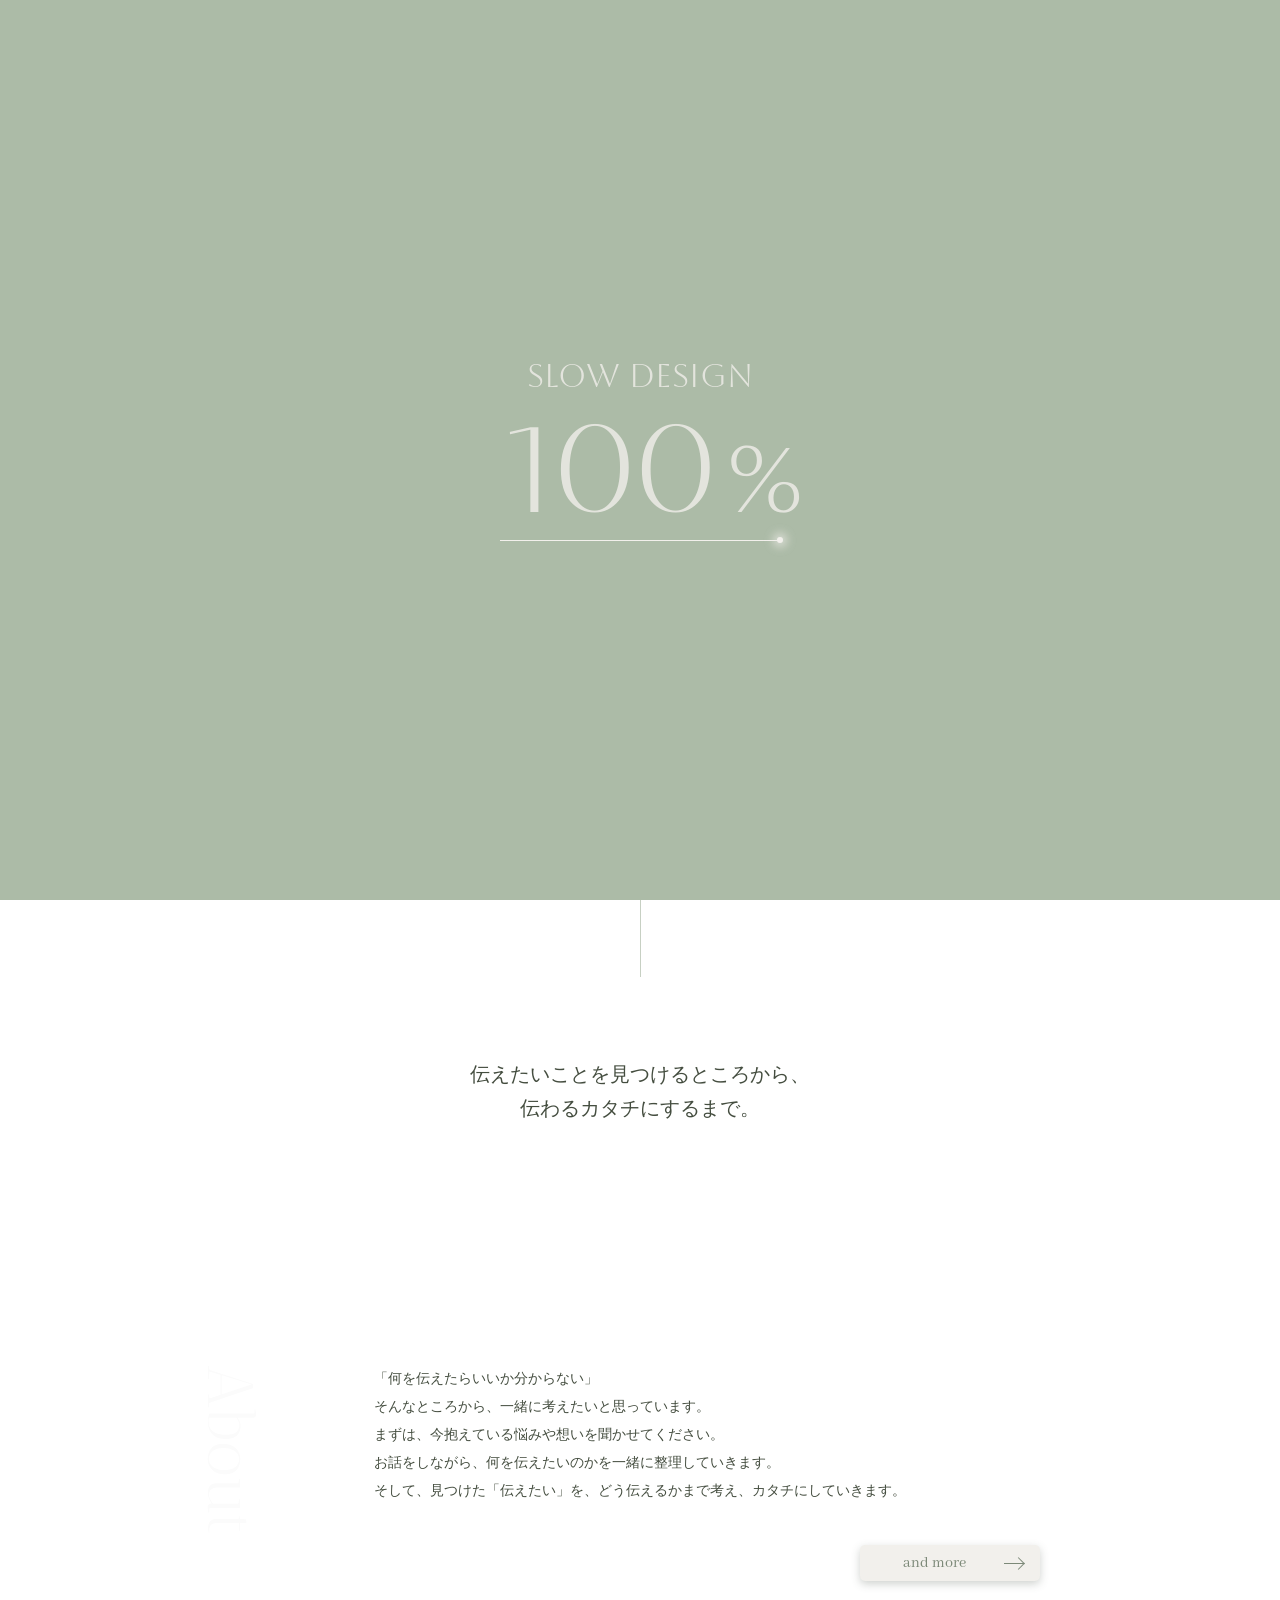
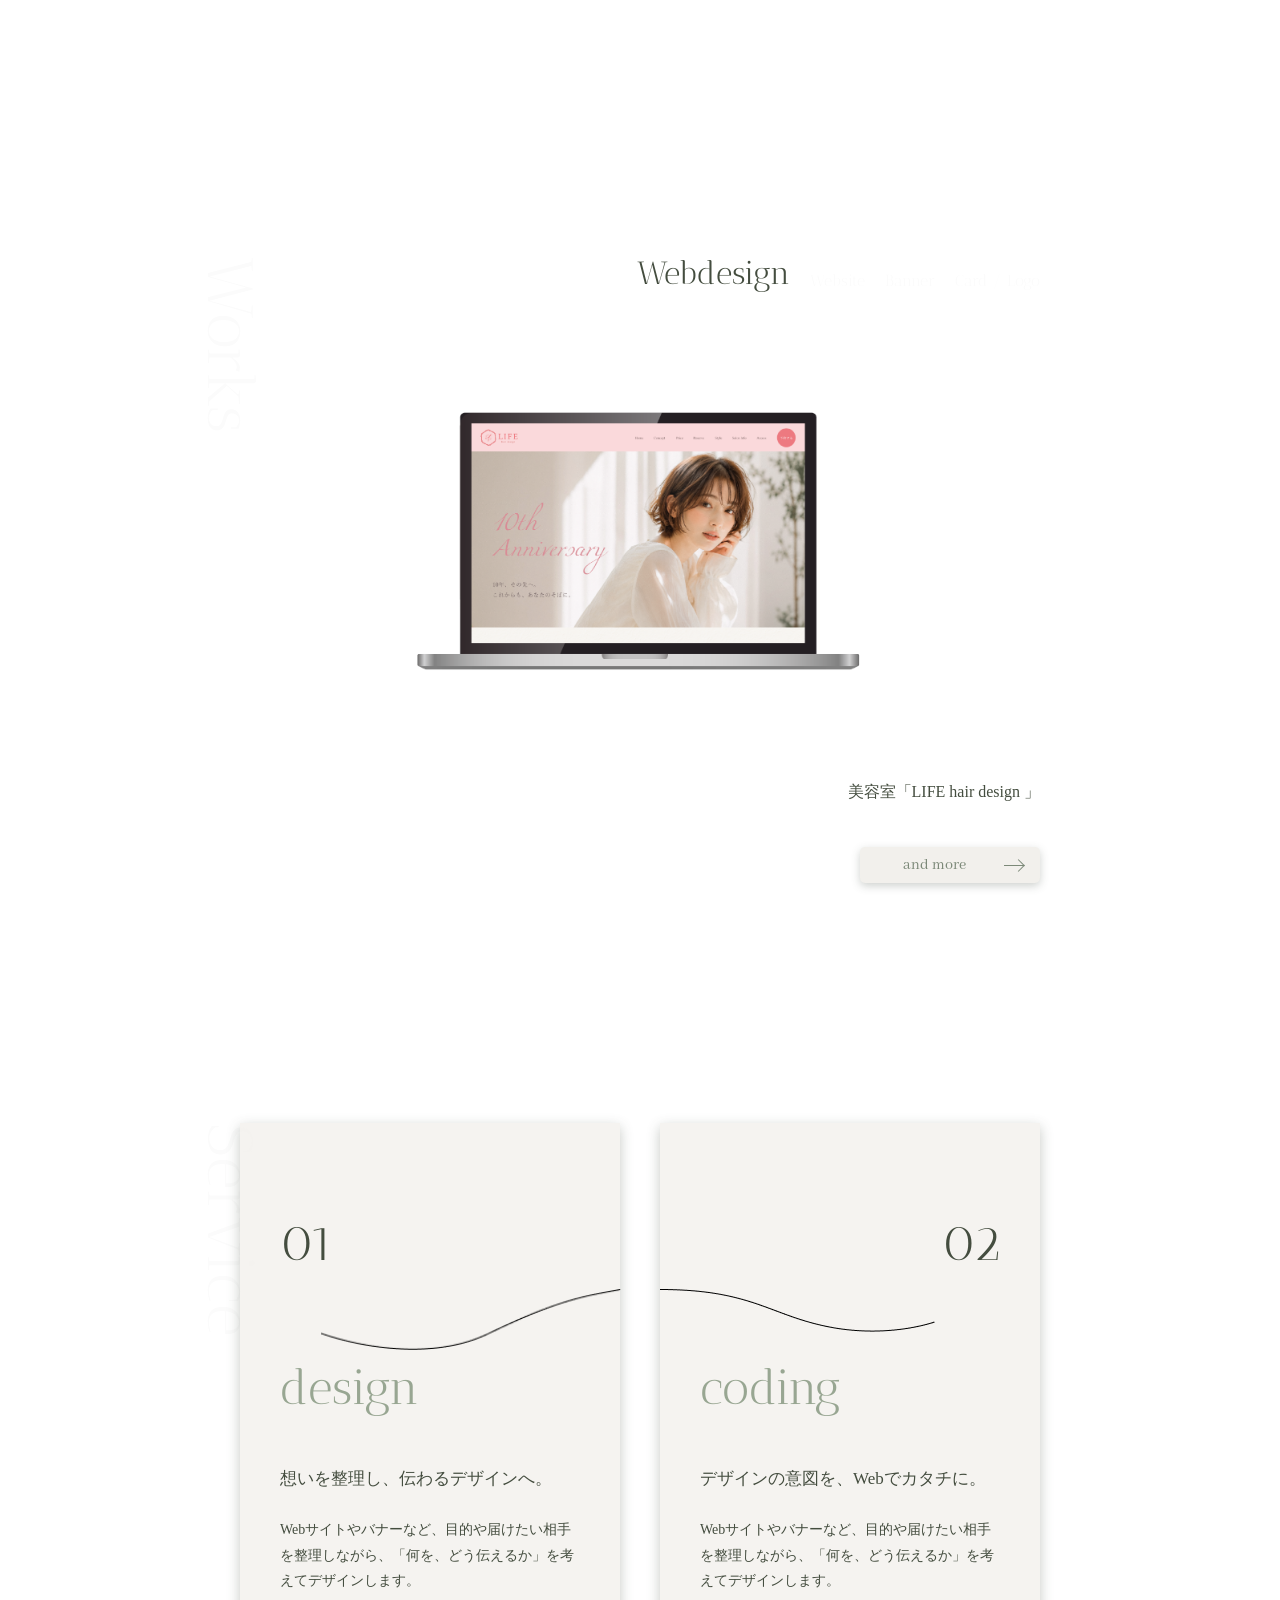
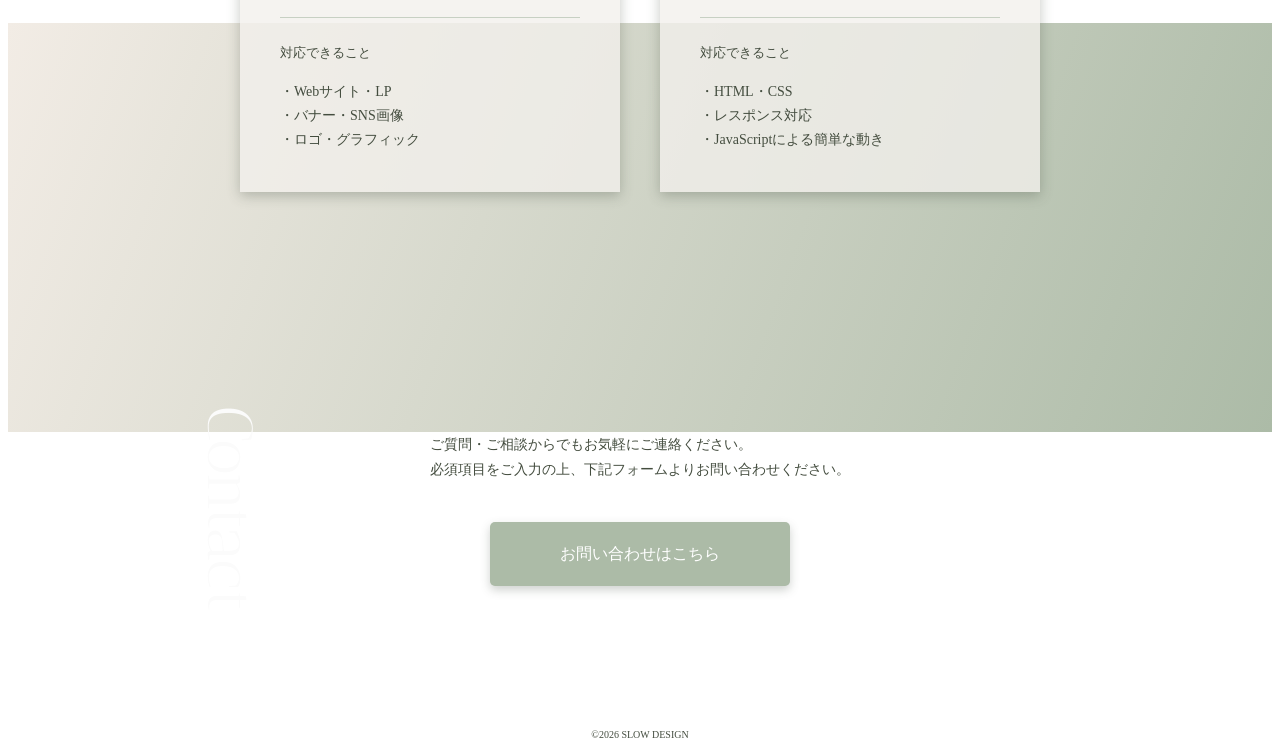
==== commit 06af077c: "4回目の提出" ====
--- a/portfolio/index.html
+++ b/portfolio/index.html
@@ -15,9 +15,11 @@
 <!-- Title -->
     <title>SLOW DESIGN PORTFOLIO</title>
 
+<!-- favicon -->
+    <link rel="icon" href="images/favicon.png">
 </head>
 
-<body>
+<body class="home-page">
     <!-- ローディング -->
      <div class="site-loader" id="site-loader">
         <div class="loader-content">
@@ -308,13 +310,18 @@
         const loader = document.getElementById("site-loader");
 
         if (loader) {
-            const alreadyShown = 
+            /*const alreadyShown = 
             sessionStorage.getItem("slowDesignLoaderPlayed") === "true";
-
+            */
+
+            const alreadyShown = false;
+
+            
             if (alreadyShown) {
-       
                 loader.classList.add("is-hidden");
-            } else {
+                document.body.classList.add("fv-animations-started")
+            } 
+            else {
                 sessionStorage.setItem("slowDesignLoaderPlayed", "true");
 
                 const percentText = loader.querySelector(".loader-percent");
@@ -347,22 +354,26 @@
                         requestAnimationFrame(updateProgress);
                     } else {
                         setTimeout(() => {
-                        loader.classList.add("is-revealing");
-
-                        setTimeout(()  => {
+                            loader.classList.add("is-revealing");
+
+                        setTimeout(() => {
                             loader.classList.add("is-hidden");
-                        }, 2000);
-                        }, 1300);
-                    }
+
+                            setTimeout(() => {
+                                document.body.classList.add("fv-animations-started");
+                            }, 2500);
+                        }, 2500);
+                    }, 1300);
                 }
-
-                requestAnimationFrame(updateProgress);
             }
+            requestAnimationFrame(updateProgress);
         }
-
-
-        
-        const aboutTexts = document.querySelectorAll(".advanced");
+    }
+
+
+
+
+    const aboutTexts = document.querySelectorAll(".advanced");
 
         const observer = new IntersectionObserver((entries) => {
             entries.forEach((entry) => {
@@ -381,6 +392,27 @@
     </script>
 
 
+    <script>
+        const serviceCards = document.querySelector(".service-cards");
+        const background = document.querySelector(".background");
+
+        function checkServiceCards() {
+            if (!serviceCards || !background) return;
+
+            const cardsPosition = serviceCards.getBoundingClientRect();
+            const cardsMiddle = cardsPosition.top + cardsPosition.height / 2;
+
+            if (cardsMiddle <= 0) {
+                background.classList.add("mist-hidden");
+                window.removeEventListener("scroll", checkServiceCards);
+            }
+        }
+
+        window.addEventListener("scroll", checkServiceCards, { passive: true });
+        checkServiceCards();
+    </script>
+
+
 
 </body>
 </html>
--- a/portfolio/css/style.css
+++ b/portfolio/css/style.css
@@ -49,6 +49,36 @@
         #ACBBA7 100%
     );
 }
+
+.background span {
+    translate: 0 0;
+    transition: transform 2.6s ease, opacity 2.6s ease;
+}
+
+.background.mist-hidden span {
+    animation: mist-flow-up 7s ease-in forwards;
+}
+
+.background.mist-hidden span:nth-child(1) { transition-delay: 0s; }
+.background.mist-hidden span:nth-child(2) { transition-delay: 0.5s; }
+.background.mist-hidden span:nth-child(3) { transition-delay: 1s; }
+.background.mist-hidden span:nth-child(4) { transition-delay: 1.5s; }
+.background.mist-hidden span:nth-child(5) { transition-delay: 2s; }
+.background.mist-hidden span:nth-child(6) { transition-delay: 2.5s; }
+.background.mist-hidden span:nth-child(7) { transition-delay: 3s; }
+
+@keyframes mist-flow-up {
+    from {
+        transform: translateY(0) scale(1);
+        opacity: 0.45;
+    }
+
+    to {
+        transform: translateY(-110vh) scale(0.9);
+        opacity: 0;
+    }
+}
+
 
 /* 霞んだ丸 */
 .background span {
@@ -117,7 +147,7 @@
     }
 
     to {
-        transform:translate(22px, -18px) scale(1.15s);
+        transform:translate(22px, -18px) scale(1.15);
     }
 }
 
@@ -367,7 +397,6 @@
 .more-button {
     display: flex;
     align-items: center;
-    /*justify-content: center;*/
     padding-left: 43px;
     width: 180px;
     min-height: 36px;
@@ -852,7 +881,7 @@
     place-items: center;
     overflow: hidden;
     background: #ACBBA7;
-    color: #F2F0EC;
+    color: #f2f0ecc7;
 }
 
 .loader-content {
@@ -949,6 +978,62 @@
 
 
 
+
+/* TOPページのアニメーション開始 */
+body.home-page .fv-copy-main,
+body.home-page .fv-copy-sub,
+body.home-page .header-logo,
+body.home-page .menu-button {
+    opacity: 0;
+}
+
+body.home-page .fv-copy-main,
+body.home-page .fv-copy-sub {
+    filter: blur(12px);
+}
+
+body.home-page .header-logo {
+    transform: translateX(-40px);
+}
+
+body.home-page .menu-button {
+    transform: translateX(40px);
+}
+
+body.home-page.fv-animations-started .fv-copy-main {
+    animation: fv-copy-reveal 1.8s ease-out forwards;
+}
+
+body.home-page.fv-animations-started .fv-copy-sub {
+    animation: fv-copy-reveal 1.6s ease-out 1.8s forwards;
+}
+
+body.home-page.fv-animations-started .header-logo,
+body.home-page.fv-animations-started .menu-button {
+    animation: fv-header-enter 0.9s ease-out 3.5s forwards;
+}
+
+@keyframes fv-copy-reveal {
+    to {
+        opacity: 1;
+        filter: blur(0);
+    }
+}
+
+@keyframes fv-header-enter {
+    to {
+        opacity: 1;
+        transform: translateX(0);
+    }
+}
+
+
+
+
+
+
+
+
 /* sp */
 @media (max-width: 767px) {
 
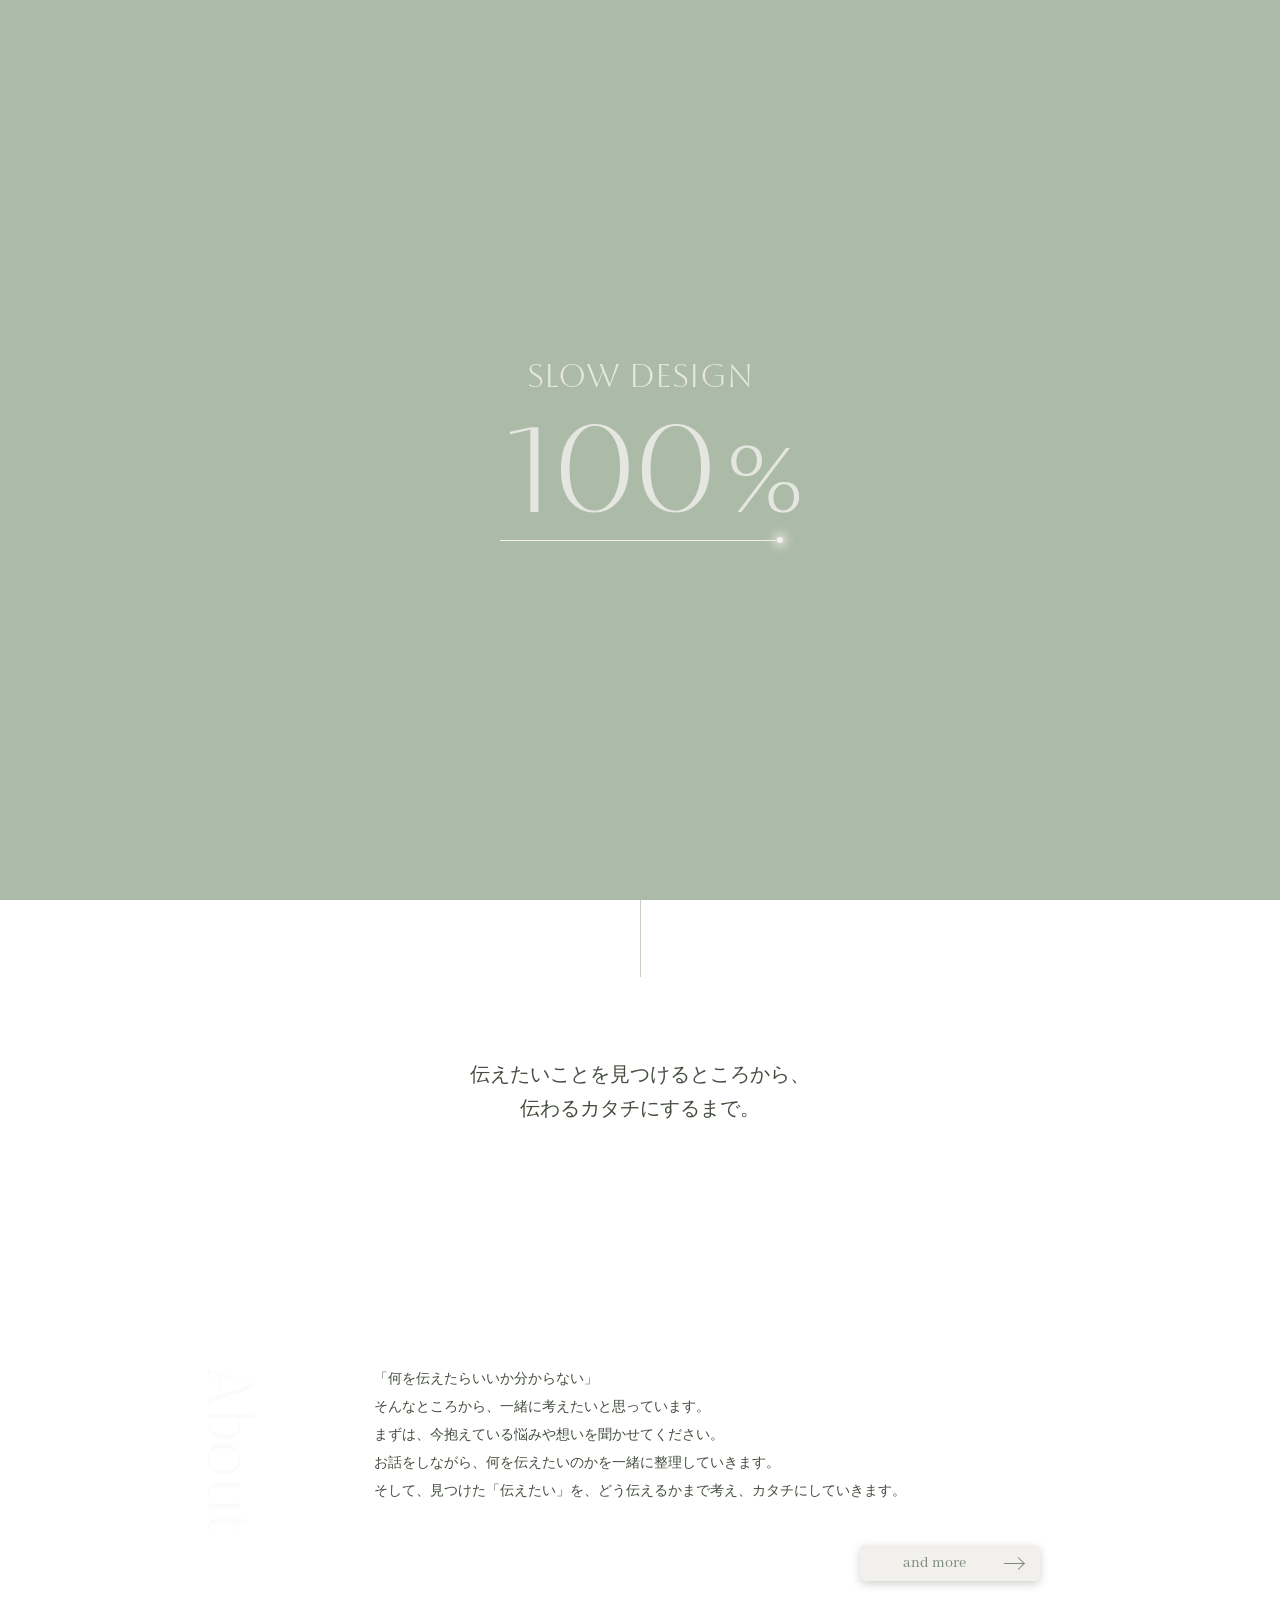
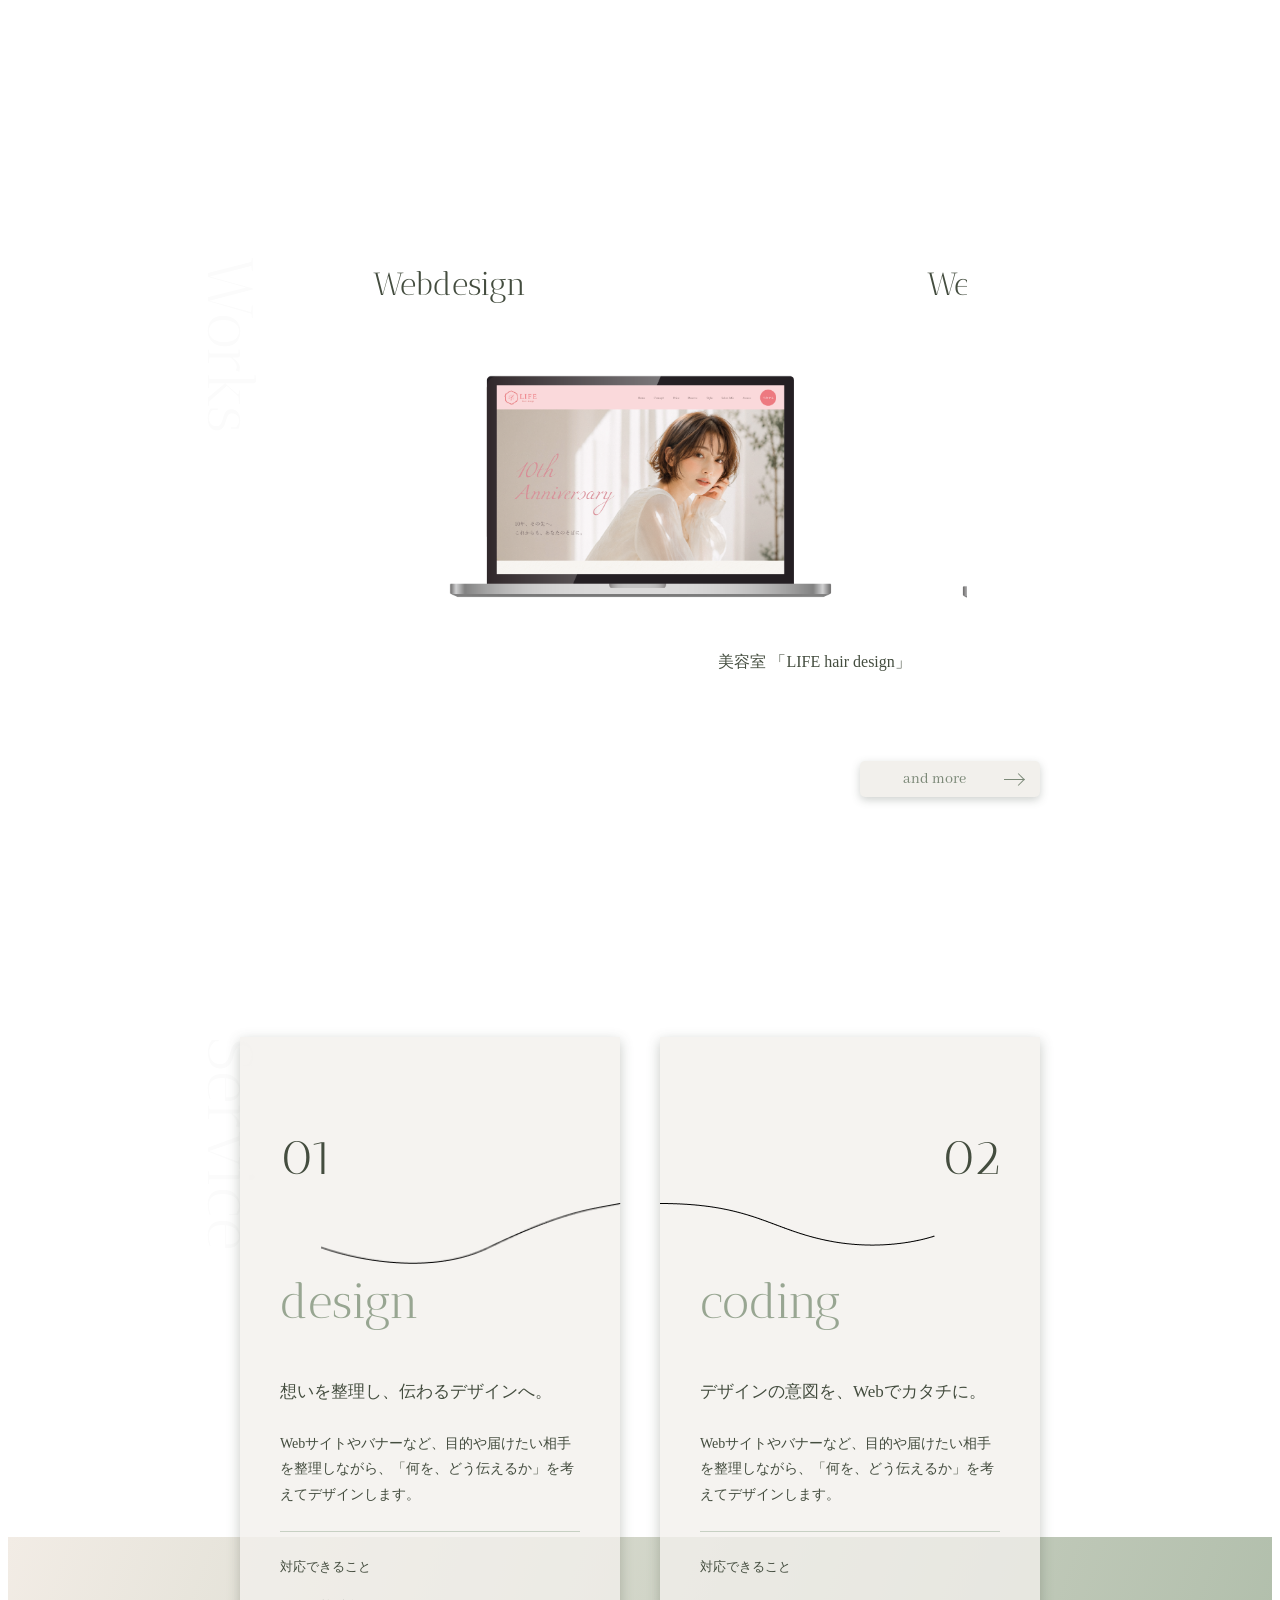
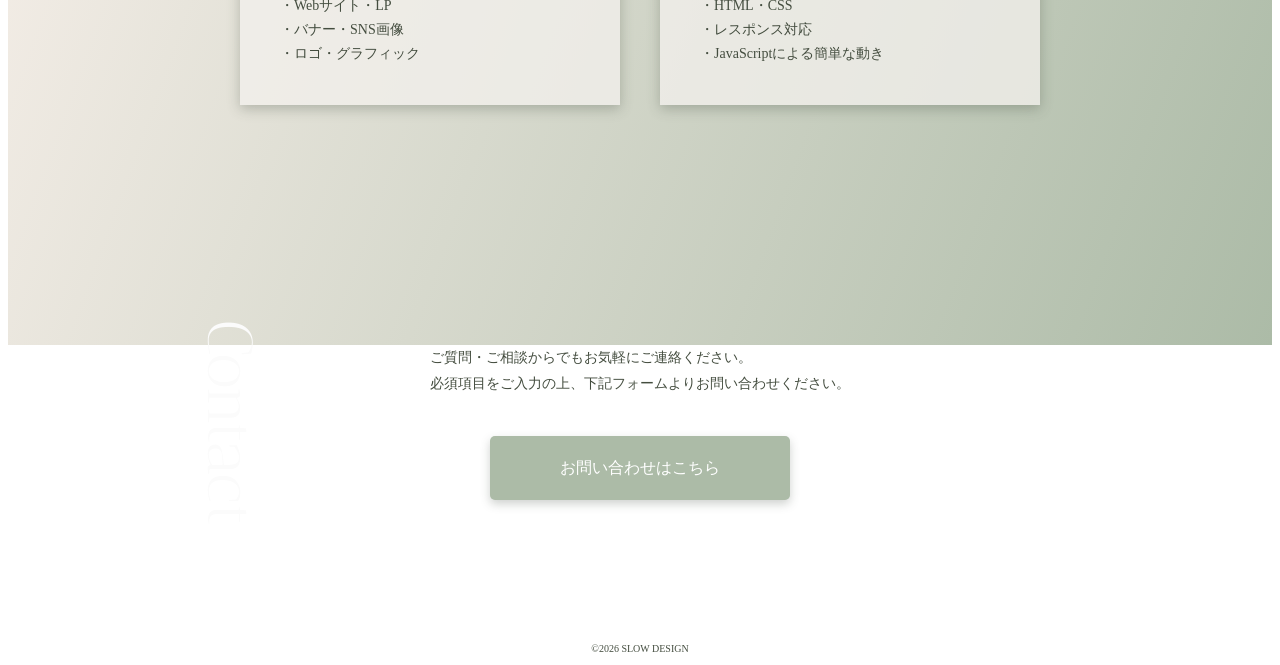
==== commit cfdd83a2: "5回目の提出" ====
--- a/portfolio/index.html
+++ b/portfolio/index.html
@@ -113,6 +113,61 @@
     <!-- Works -->
     <section class="works">
         <h2 class="section-title works-title">Works</h2>
+
+        <div class="works-content">
+            <div class="works-meta">
+
+                <div class="works-track">
+
+                    <article class="works-slide">
+                        <p class="works-category">Webdesign</p>
+                        <div class="works-image">
+                            <img src="images/mokup-04.png" alt="美容室 LIFE hair design のWebサイト">
+                        </div>
+                        <p class="works-caption">美容室 「LIFE hair design」</p>
+                    </article>
+
+                    <article class="works-slide">
+                        <p class="works-category">Website</p>
+                        <div class="works-image">
+                            <img src="images/mokup-05.png" alt="カフェ DESIGN CAFE のWebサイト">
+                        </div>
+                        <p class="works-caption">カフェ 「DESIGN CAFE」</p>
+                    </article>
+
+                    <article class="works-slide">
+                        <p class="works-category">Banner</p>
+                        <div class="works-image">
+                            <img src="images/mokup-01.png" alt="ハンバーガーショップの新商品広告バナー">
+                        </div>
+                        <p class="works-caption">ハンバーガーショップ　新商品広告バナー</p>
+                    </article>
+
+                    <article class="works-slide">
+                        <p class="works-category">Card / logo</p>
+                        <div class="works-image">
+                            <img src="images/mokup-07.png" alt="Sauna resort YUZU のデザイン">
+                        </div>
+                        <p class="works-caption">Sauna resort 「YUZU」</p>
+                    </article>
+                </div>
+
+                <a href="all-works.html" class="more-button works-more">
+                    and more<span class="more-arrow" aria-hidden="true"></span>
+                </a>
+            </div>
+        </div>
+
+
+
+    </section>
+
+
+
+
+    <!---
+    <section class="works">
+        <h2 class="section-title works-title">Works</h2>
         <div class="works-content">
             <div class="works-meta">
                 <div class="works-heading">
@@ -145,7 +200,7 @@
             </div>
         </div>
     </section>
-
+-->
     <!--  Service -->
     <section class="service">
         <h2 class="section-title service-title">Service</h2>
@@ -220,6 +275,8 @@
     
 
     <script>
+
+        /*
         const worksSlides = [
             {
                 src: "images/mokup-04.png",
@@ -282,7 +339,7 @@
                 (currentWorksIndex + 1) % worksSlides.length;
             showWorksSlide(currentWorksIndex);
         });
-
+*/
 
 
 
@@ -310,13 +367,13 @@
         const loader = document.getElementById("site-loader");
 
         if (loader) {
-            /*const alreadyShown = 
+            const alreadyShown = 
             sessionStorage.getItem("slowDesignLoaderPlayed") === "true";
-            */
-
-            const alreadyShown = false;
-
             
+            
+            /*const alreadyShown = false;  */
+
+
             if (alreadyShown) {
                 loader.classList.add("is-hidden");
                 document.body.classList.add("fv-animations-started")
@@ -355,15 +412,15 @@
                     } else {
                         setTimeout(() => {
                             loader.classList.add("is-revealing");
-
+            
                         setTimeout(() => {
                             loader.classList.add("is-hidden");
 
                             setTimeout(() => {
                                 document.body.classList.add("fv-animations-started");
-                            }, 2500);
-                        }, 2500);
-                    }, 1300);
+                            }, 500);
+                        }, 200);
+                    }, 800); 
                 }
             }
             requestAnimationFrame(updateProgress);
--- a/portfolio/css/style.css
+++ b/portfolio/css/style.css
@@ -482,6 +482,99 @@
     top: 0;
     left: 15%;
     margin: 0;
+    color: #fbfbfb;
+    font-size: 64px;
+    font-weight: 400;
+    line-height: 1;
+    writing-mode: vertical-rl;
+}
+
+.works-content {
+    width: min(800px, calc(100% - 64px));
+    margin-inline: auto;
+}
+
+.works-mate {
+    display: flex;
+    flex-direction: column;
+    width: 100%;
+}
+
+.works-track {
+    width: min(650px, 100%);
+    margin-left: 6vw;
+    display: flex;
+    box-sizing: border-box;
+    gap: 16px;
+    overflow-x: auto;
+    padding: 0 7% 20px;
+    scroll-padding-inline: 8%;
+    scroll-snap-type: x mandatory;
+    overscroll-behavior-x: contain;
+    scrollbar-width: thin;
+    scrollbar-color: #7c8978 transparent;
+}
+
+.works-track::-webkit-scrollbar-track {
+    background: transparent;
+    border-radius: 10px;
+    margin-inline: 80%;
+}
+
+.works-track::-webkit-scrollbar-thumb {
+    background: #7C8978;
+    border-radius: 10px;
+}
+
+.works-slide {
+    flex: 0 0 100%;
+    scroll-snap-align: center;
+}
+
+.works-category {
+    margin: 0 0 12px;
+    color: #444d3f;
+    font-family: "Antic Didone", serif;
+    font-size: 32px;
+    font-weight: 400;
+}
+
+.works-image {
+    display: grid;
+    min-height: 240px;
+    place-items: center;
+    overflow: hidden;
+    border-radius: 10px;
+}
+
+.works-image img {
+    display: block;
+    width: 100%;
+    height: auto;
+    object-fit: contain;
+}
+
+.works-caption {
+    margin: 12px 0 0;
+    text-align: right;
+}
+
+.works-more {
+    justify-content: flex-start;
+    margin: 42px 0 0 auto;
+    align-self: flex-end;
+}
+/*
+.works {
+    position: relative;
+    margin-top: 240px;
+}
+
+.works-title {
+    position: absolute;
+    top: 0;
+    left: 15%;
+    margin: 0;
     writing-mode: vertical-rl;
     font-size: 64px;
     font-weight: 400;
@@ -551,6 +644,8 @@
     height: auto;
     object-fit: contain;
 }
+*/
+
 
 /* スライダー矢印 */
 .works-arrow {
@@ -881,7 +976,7 @@
     place-items: center;
     overflow: hidden;
     background: #ACBBA7;
-    color: #f2f0ecc7;
+    color: #f2f0eccf;
 }
 
 .loader-content {
@@ -1001,16 +1096,16 @@
 }
 
 body.home-page.fv-animations-started .fv-copy-main {
-    animation: fv-copy-reveal 1.8s ease-out forwards;
+    animation: fv-copy-reveal 1.5s ease-out forwards;
 }
 
 body.home-page.fv-animations-started .fv-copy-sub {
-    animation: fv-copy-reveal 1.6s ease-out 1.8s forwards;
+    animation: fv-copy-reveal 1.0s ease-out 1.3s forwards;
 }
 
 body.home-page.fv-animations-started .header-logo,
 body.home-page.fv-animations-started .menu-button {
-    animation: fv-header-enter 0.9s ease-out 3.5s forwards;
+    animation: fv-header-enter 0.9s ease-out 2.0s forwards;
 }
 
 @keyframes fv-copy-reveal {
@@ -1175,14 +1270,51 @@
     }
 
 /* Works */
-    .works {
-        margin-top: 140px;
+    .works-track {
+        gap: 12px;
+        padding-inline: 6%;
+        scroll-padding-inline: 6%;
+    }
+
+    .works-slide {
+        flex-basis: 88%;
+    }
+
+    .works-category {
+        font-size: 20px;
+    }
+
+    .works-image {
+        min-height: 130px;
+    }
+
+    .works-image img {
+        width: 90%;
     }
 
     .works-title {
         position: absolute;
         left: -23px;
         font-size: 20vw;
+        z-index: 0;
+    }
+
+    .works-caption {
+        font-size: 14px;
+    }
+
+    .works-track {
+        margin-left: 4vw;
+    }
+/*
+    .works {
+        margin-top: 140px;
+    }
+
+    .works-title {
+        position: absolute;
+        left: -23px;
+        font-size: 20vw;
     }
 
     .works-content {
@@ -1228,7 +1360,7 @@
     .works-more {
         margin: 100px auto 0;
 }
-
+*/
 /* service */
     .service-title {
         left: -23px;
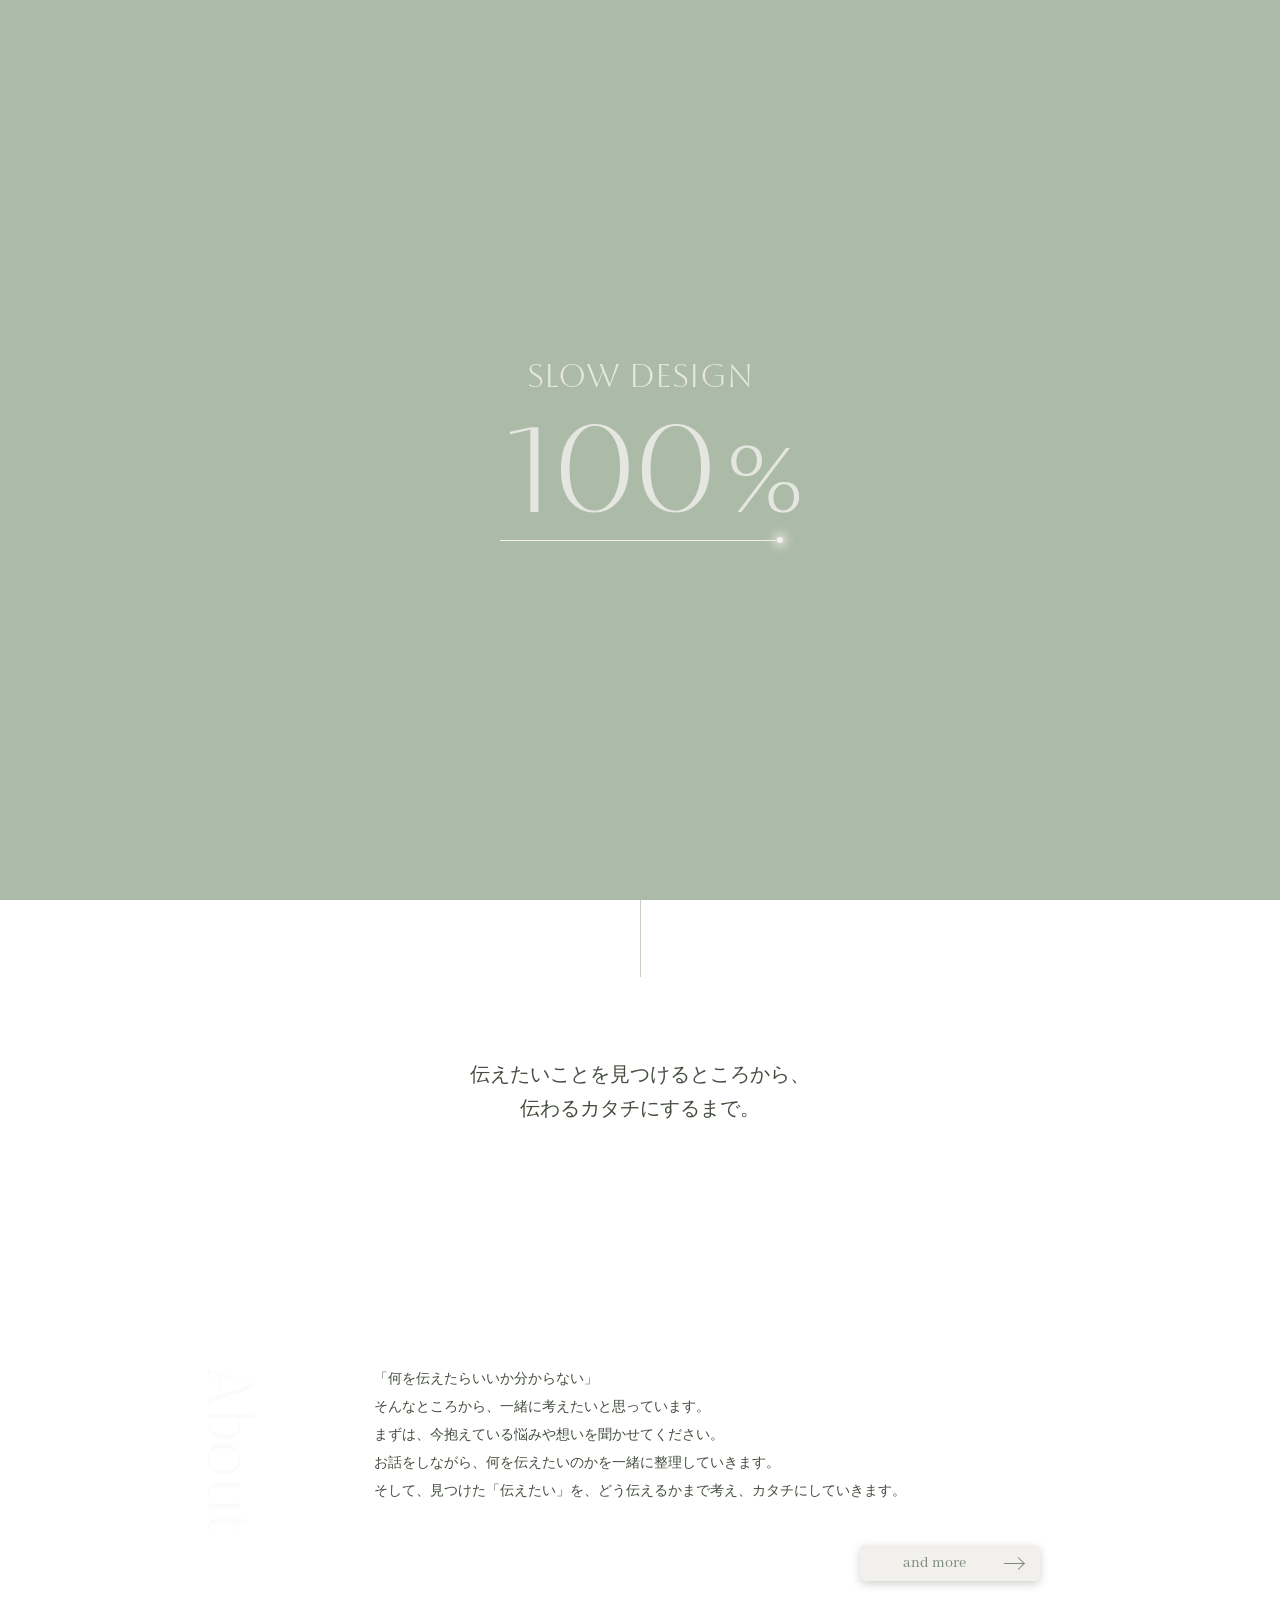
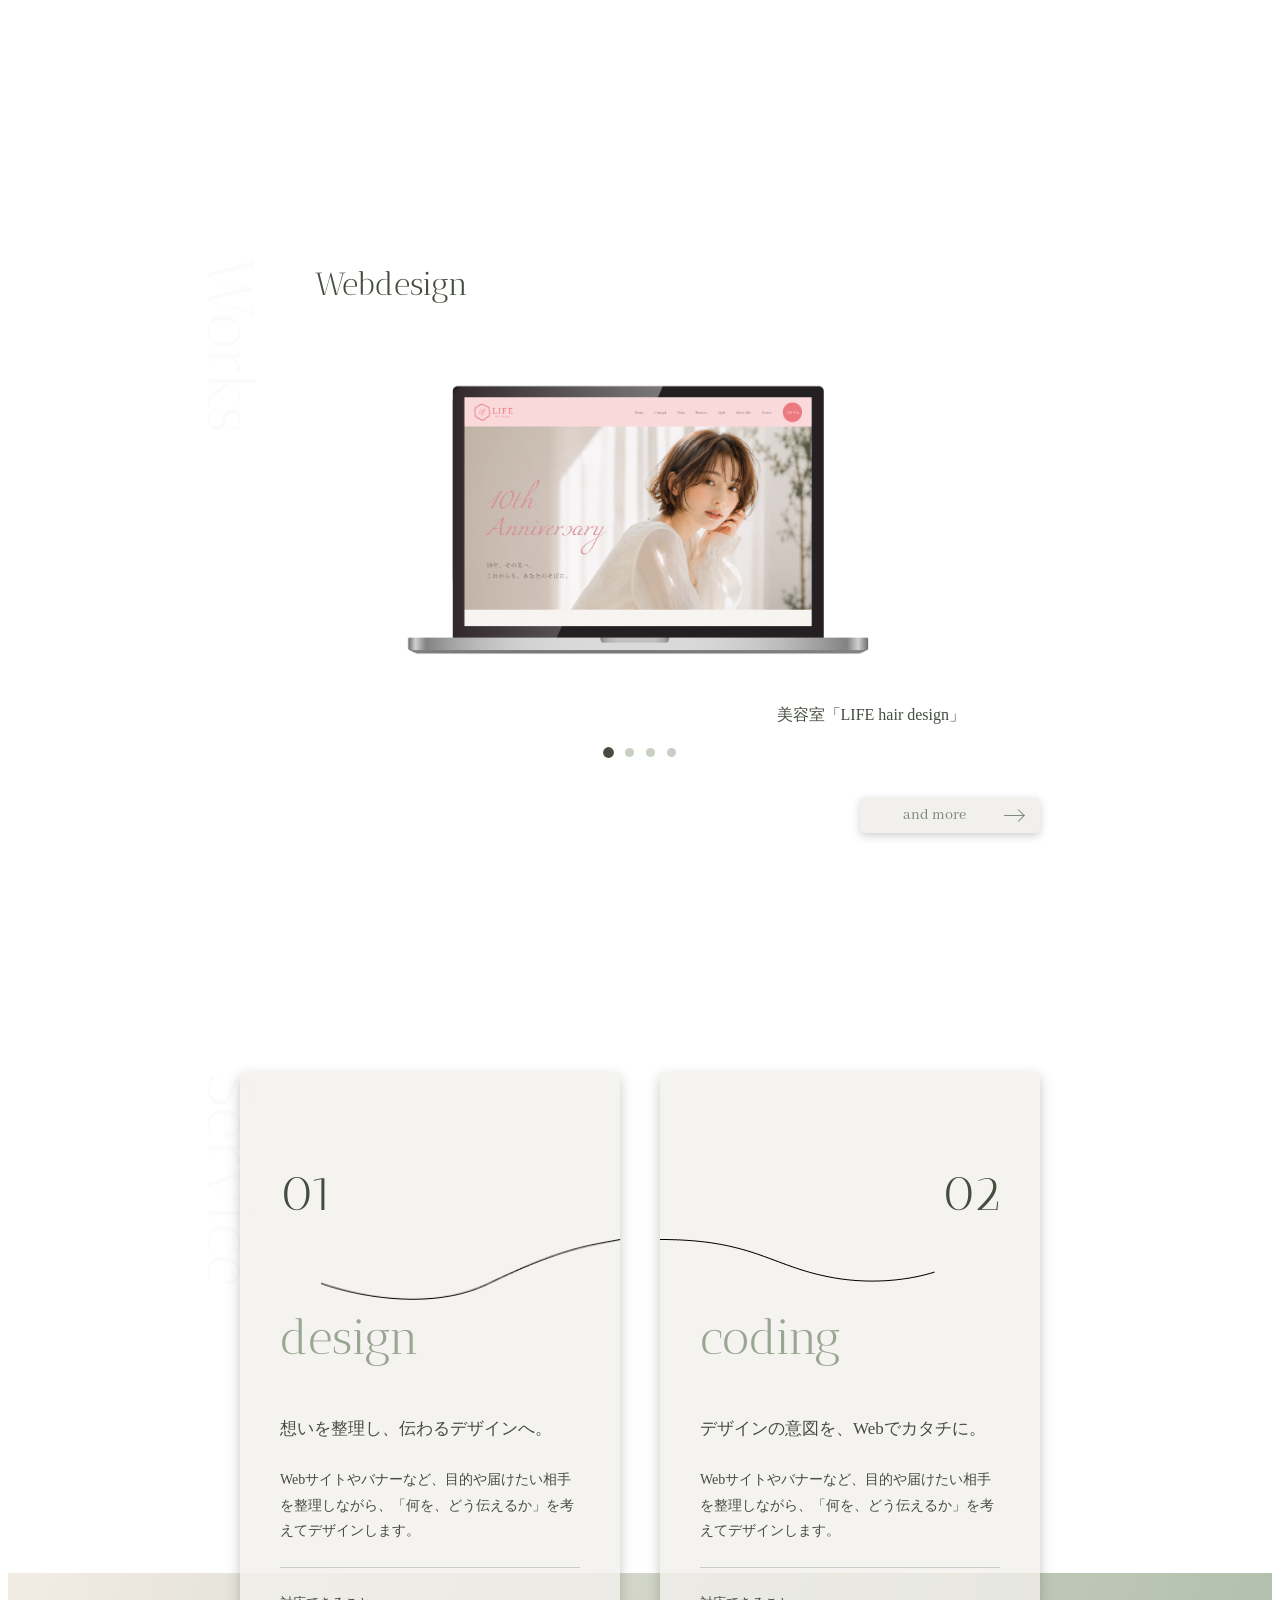
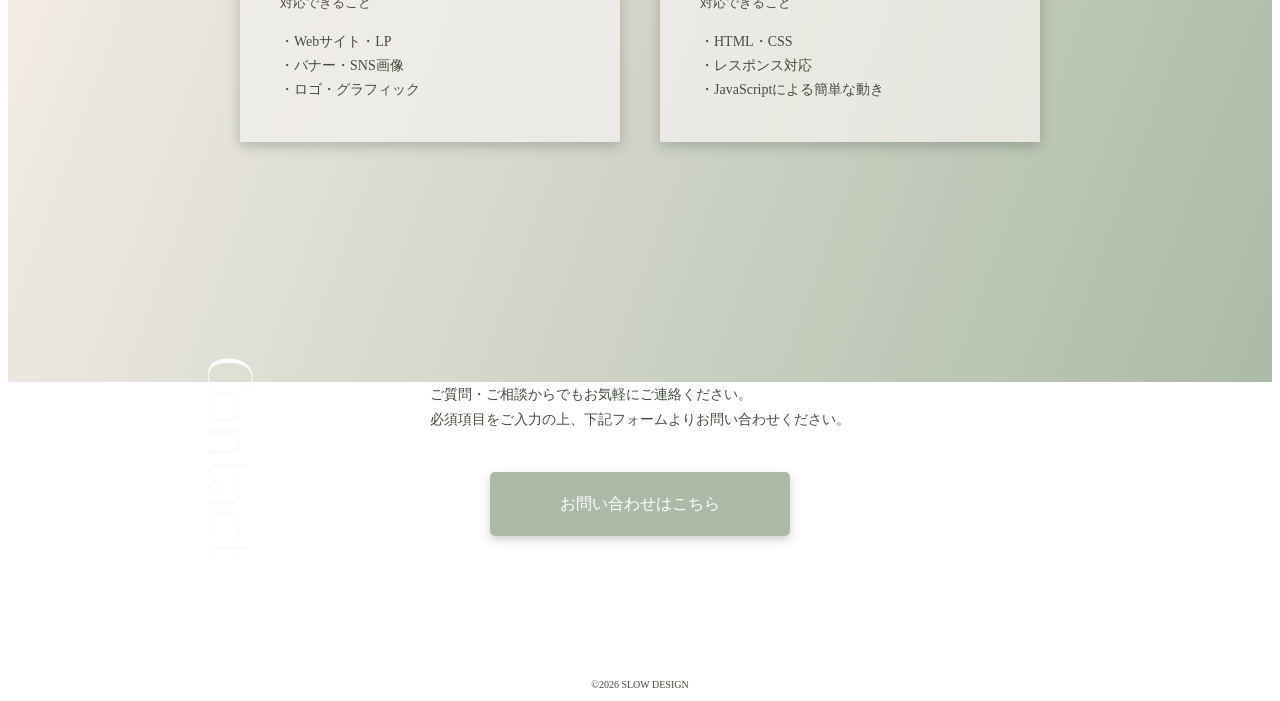
==== commit c672296a: "Works修正" ====
--- a/portfolio/index.html
+++ b/portfolio/index.html
@@ -110,7 +110,67 @@
         </div>
     </section>
 
-    <!-- Works -->
+
+    <section class="works">
+        <h2 class="section-title works-title">Works</h2>
+
+        <div class="works-content">
+            <div class="works-slider">
+                <div class="works-track">
+                    <article class="works-slide is-active">
+                        <p class="works-category">Webdesign</p>
+                        <div class="works-image">
+                            <img src="images/mokup-04.png" alt="美容室 LIFE hair design のWebサイト">
+                        </div>
+                        <p class="works-caption">美容室「LIFE hair design」</p>
+                    </article>
+
+                    <article class="works-slide">
+                        <p class="works-category">Website</p>
+                        <div class="works-image">
+                            <img src="images/mokup-05.png" alt="カフェ DESIGN CAFE のWebサイト">
+                        </div>
+                        <p class="works-caption">カフェ「DESIGN CAFE」</p>
+                    </article>
+
+                    <article class="works-slide">
+                        <p class="works-category">Banner</p>
+                        <div class="works-image">
+                            <img src="images/mokup-01.png" alt="ハンバーガーショップの新商品広告バナー">
+                        </div>
+                        <p class="works-caption">ハンバーガーショップ 新商品広告バナー</p>
+                    </article>
+
+                    <article class="works-slide">
+                        <p class="works-category">Card / Logo</p>
+                        <div class="works-image">
+                            <img src="images/mokup-07.png" alt="Sauna resort YUZU のデザイン">
+                        </div>
+                        <p class="works-caption">Sauna resort「YUZU」</p>
+                    </article>
+                </div>
+            </div>
+
+            <nav class="works-dots" aria-label="作品スライド">
+                <button class="works-dot is-active" type="button"        aria-label="1つ目の作品を表示" aria-current="true"></button>
+                <button class="works-dot" type="button" aria-label="2つ目の作品を表示"></button>
+                <button class="works-dot" type="button" aria-label="3つ目の作品を表示"></button>
+                <button class="works-dot" type="button" aria-label="4つ目の作品を表示"></button>
+            </nav>
+
+            <a href="all-works.html" class="more-button works-more">and more
+                <span class="more-arrow" aria-hidden="true"></span>
+            </a>
+        </div>
+    </section>
+
+
+
+
+
+
+
+    <!-- Works 
     <section class="works">
         <h2 class="section-title works-title">Works</h2>
 
@@ -161,46 +221,10 @@
 
 
     </section>
-
-
-
-
-    <!---
-    <section class="works">
-        <h2 class="section-title works-title">Works</h2>
-        <div class="works-content">
-            <div class="works-meta">
-                <div class="works-heading">
-
-                    <div class="works-types" aria-label="作品カテゴリー">
-                        <span>Webdesign</span>
-                        <span>Website</span>
-                        <span>Banner</span>
-                        <span>Card / Logo</span>
-                    </div>
-                </div>
-
-                <div class="works-image">
-                    <button class="works-arrow works-arrow-prev" type="button" 
-                    aria-label="前の作品"></button>
-
-                    <img 
-                        id="works-slide-image"
-                        src="images/mokup-04.png" 
-                        alt="美容室　LIFE design のWebサイト">
-
-                    <button class="works-arrow works-arrow-next" type="button" 
-                    aria-label="次の作品"></button>
-                </div>
-
-                <p class="works-caption" id="works-slide-caption">美容室「LIFE hair design」</p>
-
-                <a href="all-works.html" class="more-button works-more">and more<span class="more-arrow" aria-hidden="true"></span>
-                </a>
-            </div>
-        </div>
-    </section>
--->
+    -->
+
+
+
     <!--  Service -->
     <section class="service">
         <h2 class="section-title service-title">Service</h2>
@@ -275,6 +299,79 @@
     
 
     <script>
+        const worksTrack = document.querySelector(".works-track");
+        const worksDots = [...document.querySelectorAll(".works-dot")];
+
+        if (worksTrack && worksDots.length) {
+            const originalSlides = [...worksTrack.querySelectorAll(".works-slide")];
+
+            if (originalSlides.length > 0 && originalSlides.length === worksDots.length) {
+                const firstClone = originalSlides[0].cloneNode(true);
+                firstClone.classList.remove("is-active");
+                firstClone.setAttribute("aria-hidden", "true");
+                worksTrack.appendChild(firstClone);
+
+                let currentIndex = 0;
+                let autoSlide;
+
+                function updateDots(index) {
+                    const activeDotIndex = index % originalSlides.length;
+
+                    worksDots.forEach((dot, dotIndex) => {
+                        dot.classList.toggle("is-active", dotIndex === activeDotIndex);
+
+                        if (dotIndex === activeDotIndex) {
+                            dot.setAttribute("aria-current", "true");
+                        } else {
+                            dot.removeAttribute("aria-current");
+                        }
+                    });
+                }
+            
+                function showWorksSlide(index) {
+                    currentIndex = index;
+                    worksTrack.style.transform = `translateX(-${index * 100}%)`;
+                    updateDots(index);
+                }
+
+                worksTrack.addEventListener("transitionend", () => {
+                    if (currentIndex === originalSlides.length) {
+                        worksTrack.style.transition = "none";
+                        currentIndex = 0;
+                        worksTrack.style.transform = "translateX(0)";
+                        void worksTrack.offsetWidth;
+                        worksTrack.style.removeProperty("transition");
+                        updateDots(0);
+                    }
+                });
+
+                function startAutoSlide() {
+                    clearInterval(autoSlide);
+
+                    autoSlide = setInterval(() => {
+                        if (currentIndex === originalSlides.length - 1) {
+                            showWorksSlide(originalSlides.length);
+                    } else {
+                        showWorksSlide(currentIndex + 1);
+                    }
+
+                }, 5000);
+            }
+
+            worksDots.forEach((dot, index) => {
+                dot.addEventListener("click", () => {
+                    showWorksSlide(index);
+                    startAutoSlide();
+                });
+            });
+
+            showWorksSlide(0);
+            startAutoSlide();
+        }
+    }
+
+
+
 
         /*
         const worksSlides = [
--- a/portfolio/css/style.css
+++ b/portfolio/css/style.css
@@ -149,6 +149,18 @@
     to {
         transform:translate(22px, -18px) scale(1.15);
     }
+}
+
+
+.background::after {
+    position: absolute;
+    inset: 0;
+    z-index: 1;
+    content: "";
+    pointer-events: none;
+    opacity: 0.25;
+    mix-blend-mode: soft-light;
+    background-image: url("data:image/svg+xml,%3Csvg viewBox='0 0 180 180' xmlns='http://www.w3.org/2000/svg'%3E%3Cfilter id='n'%3E%3CfeTurbulence type='fractalNoise' baseFrequency='.9' numOctaves='3' stitchTiles='stitch'/%3E%3C/filter%3E%3Crect width='100%25' height='100%25' filter='url(%23n)' opacity='.9'/%3E%3C/svg%3E");
 }
 
 /*==========
@@ -449,29 +461,43 @@
 .more-arrow::after {
     transition: background-color 0.3s ease, border-color 0.3s ease;
 }
-
-.more-button:hover {
-    background-color: #7C8978;
-    color: #F2F0EC;
-}
-
-.more-button:hover .more-arrow {
-    background-color: #fff;
-}
-.more-button:hover .more-arrow::after {
-    border-color: #F2F0EC;
-}
-
-.more-button:hover,
-.more-button:focus-visible {
-    transform: scale(1.05);
+@media (hover: hover) and (pointer: fine) {
+    .more-button:hover,
+    .more-button:focus-visible {
+        transform: scale(1.05);
+        background-color: #7C8978;
+        color: #F2F0EC;
+    }
+
+    .more-button:hover .more-arrow {
+        background-color: #F2F0EC;
+    }
+    .more-button:hover .more-arrow::after {
+        border-color: #F2F0EC;
+    }
+}
+
+@media (hover: none) and (pointer: coarse) {
+    .more-button:active {
+        transform: scale(1.05);
+        background-color: #7c8978;
+        color: #F2F0EC;
+    }
+
+    .more-button:active .more-arrow {
+        background-color: #F2F0EC;
+    }
+
+    .more-button:active .more-arrow::after {
+        border-color: #F2F0EC;
+    }
 }
 
 
 
 /*=============
 works
-==============*/
+==============
 .works {
     position: relative;
     margin-top: 240px;
@@ -564,90 +590,10 @@
     margin: 42px 0 0 auto;
     align-self: flex-end;
 }
-/*
-.works {
-    position: relative;
-    margin-top: 240px;
-}
-
-.works-title {
-    position: absolute;
-    top: 0;
-    left: 15%;
-    margin: 0;
-    writing-mode: vertical-rl;
-    font-size: 64px;
-    font-weight: 400;
-    line-height: 1;
-    color: #fbfbfb;
-}
-
-.works-content {
-    width: min(800px, calc(100% - 64px));
-    margin-inline: auto;
-}
-
-.works-meta {
-    width: 100%;
-}
-
-.works-heading {
-    display: flex;
-    align-items: baseline;
-    justify-content: flex-end;
-    gap: 32px;
-    margin-bottom: 12px;
-    white-space: nowrap;
-}
-
-.works-category {
-    flex: 0 0 auto;
-    margin: 0;
-    font-family: "Antic Didone", serif;
-    font-size: 32px;
-    font-weight: 400;
-}
-
-.works-types {
-    display: flex;
-    flex: 0 0 auto;
-    gap: 20px;
-    align-items: flex-end;
-}
-
-.works-types span {
-    color: #fbfbfb;
-    font-family: "Antic Didone", serif;
-    font-size: 16px;
-    display: inline-block;
-    line-height: 1;
-}
-
-.works-types span.is-active {
-    color: #444d3f;
-    font-size: 2em;
-    transform-origin: center bottom;
-}
-
-.works-image {
-    position: relative;
-    display: grid;
-    place-items: center;
-    min-height: 465px;
-    overflow: hidden;
-    border-radius: 10px;
-}
-
-.works-image img {
-    display: block;
-    width: 78%;
-    height: auto;
-    object-fit: contain;
-}
+
 */
 
-
-/* スライダー矢印 */
+/* スライダー矢印 
 .works-arrow {
     position: absolute;
     top: 50%;
@@ -661,7 +607,7 @@
     transform: translateY(-50%) rotate(45deg);
 }
 
-/* 矢印の2本の線 */
+ 矢印の2本の線 
 .works-arrow::before,
 .works-arrow::after {
     position: absolute;
@@ -669,28 +615,129 @@
     background: #fff;
 }
 
-/* 横線 */
+/横線 
 .works-arrow::before {
     width: 28px;
     height: 1px;
 }
-/* 縦線 */
+縦線 
 .works-arrow::after {
     width: 1px;
     height: 28px;
 }
 
-/* 左向き */
+ 左向き 
 .works-arrow-prev {
     left: 32px;
     transform: translateY(-50%) rotate(-45deg);
 }
 
-/* 右向き */
+ 右向き 
 .works-arrow-next {
     right: 32px;
     transform: translateY(-50%) rotate(135deg);
 }
+*/
+
+
+
+/*==============
+Works slider
+================*/
+.works {
+    position: relative;
+    margin-top: 240px;
+}
+
+.works-title {
+    position: absolute;
+    top: 0;
+    left: 15%;
+    margin: 0;
+    color: #fbfbfb;
+    font-size: 64px;
+    font-weight: 400;
+    line-height: 1;
+    writing-mode: vertical-rl;
+}
+
+.works-content {
+    width: min(800px, calc(100% - 64px));
+    margin-inline: auto;
+}
+
+/*画像を中央に、左のタイトルに近づく幅では縮める */
+.works-slider {
+    width: min(650px, calc(70vw - 140px));
+    margin-inline: auto;
+    overflow: hidden;
+}
+
+.works-track {
+    display: flex;
+    width: 100%;
+    transition: transform 0.8s ease;
+    will-change: transform;
+}
+
+.works-slide {
+    display: flex;
+    flex: 0 0 100%;
+    flex-direction: column;
+    min-width: 0;
+}
+
+.works-category {
+    margin: 0 0 12px;
+    color: #444d3f;
+    font-size: 32px;
+    font-family: "Antic Didone", serif;
+    font-weight: 400;
+}
+
+.works-image {
+    display: grid;
+    width: 100%;
+    aspect-ratio: 16 / 9;
+    place-items: center;
+    overflow: hidden;
+}
+
+.works-image img {
+    display: block;
+    width: 100%;
+    height: 100%;
+    object-fit: contain;
+}
+
+.works-caption {
+    margin: 12px 0 0;
+    text-align: right;
+}
+
+/* ドットナビ */
+.works-dots {
+    display: flex;
+    justify-content: center;
+    gap: 12px;
+    margin-top: 20px;
+}
+
+.works-dot {
+    width: 9px;
+    height: 9px;
+    padding: 0;
+    border: 0;
+    border-radius: 50%;
+    background: #C7D0C3;
+    cursor: pointer;
+}
+
+.works-dot.is-active {
+    background: #444d3f;
+    transform: scale(1.2);
+}
+
 
 /* and more の右矢印 */
 .works-more {
@@ -720,7 +767,7 @@
     transform: rotate(45deg);
 }
 
-
+/*
 .works-arrow-prev {
     left: 24px;
 }
@@ -739,7 +786,7 @@
     margin-top: 42px;
     margin-right: 0;
 }
-
+*/
 /*==========
 Service
 ==========*/
@@ -1185,6 +1232,8 @@
     animation-delay: -4s;
 }
 
+
+
 @keyframes background-mist-float {
     from {
         transform: translate(0, 0) scale(0.85);
@@ -1270,6 +1319,52 @@
     }
 
 /* Works */
+
+.works {
+    margin-top: 160px;
+}
+
+.works-title {
+    top: 0;
+    left: -23px;
+    font-size: 20vw;
+    z-index: 0;
+}
+
+.works-content {
+    width: calc(100% - 40px);
+}
+
+.works-slider {
+    width: min(650px, calc(85vw - 55px));
+}
+
+.works-category {
+    font-size: 24px;
+}
+
+.works-image {
+    aspect-ratio: 4 / 3;
+}
+
+.works-caption {
+    font-size: 14px;
+}
+
+.works-more {
+    margin-top: 32px;
+}
+
+
+@media (prefers-reduced-motion: reduce) {
+    .works-track {
+        transition: none;
+    }
+} 
+
+
+
+/*
     .works-track {
         gap: 12px;
         padding-inline: 6%;
@@ -1421,7 +1516,12 @@
         max-width: 310px;
         z-index: 1;
     }
-
+/* ローディング　％フォント */
+    .loader-percent {
+        font-size: 48px;
+        line-height: 1.2;
+        margin-bottom: 18px;
+    }
 
 
 @media (max-width: 480px) {
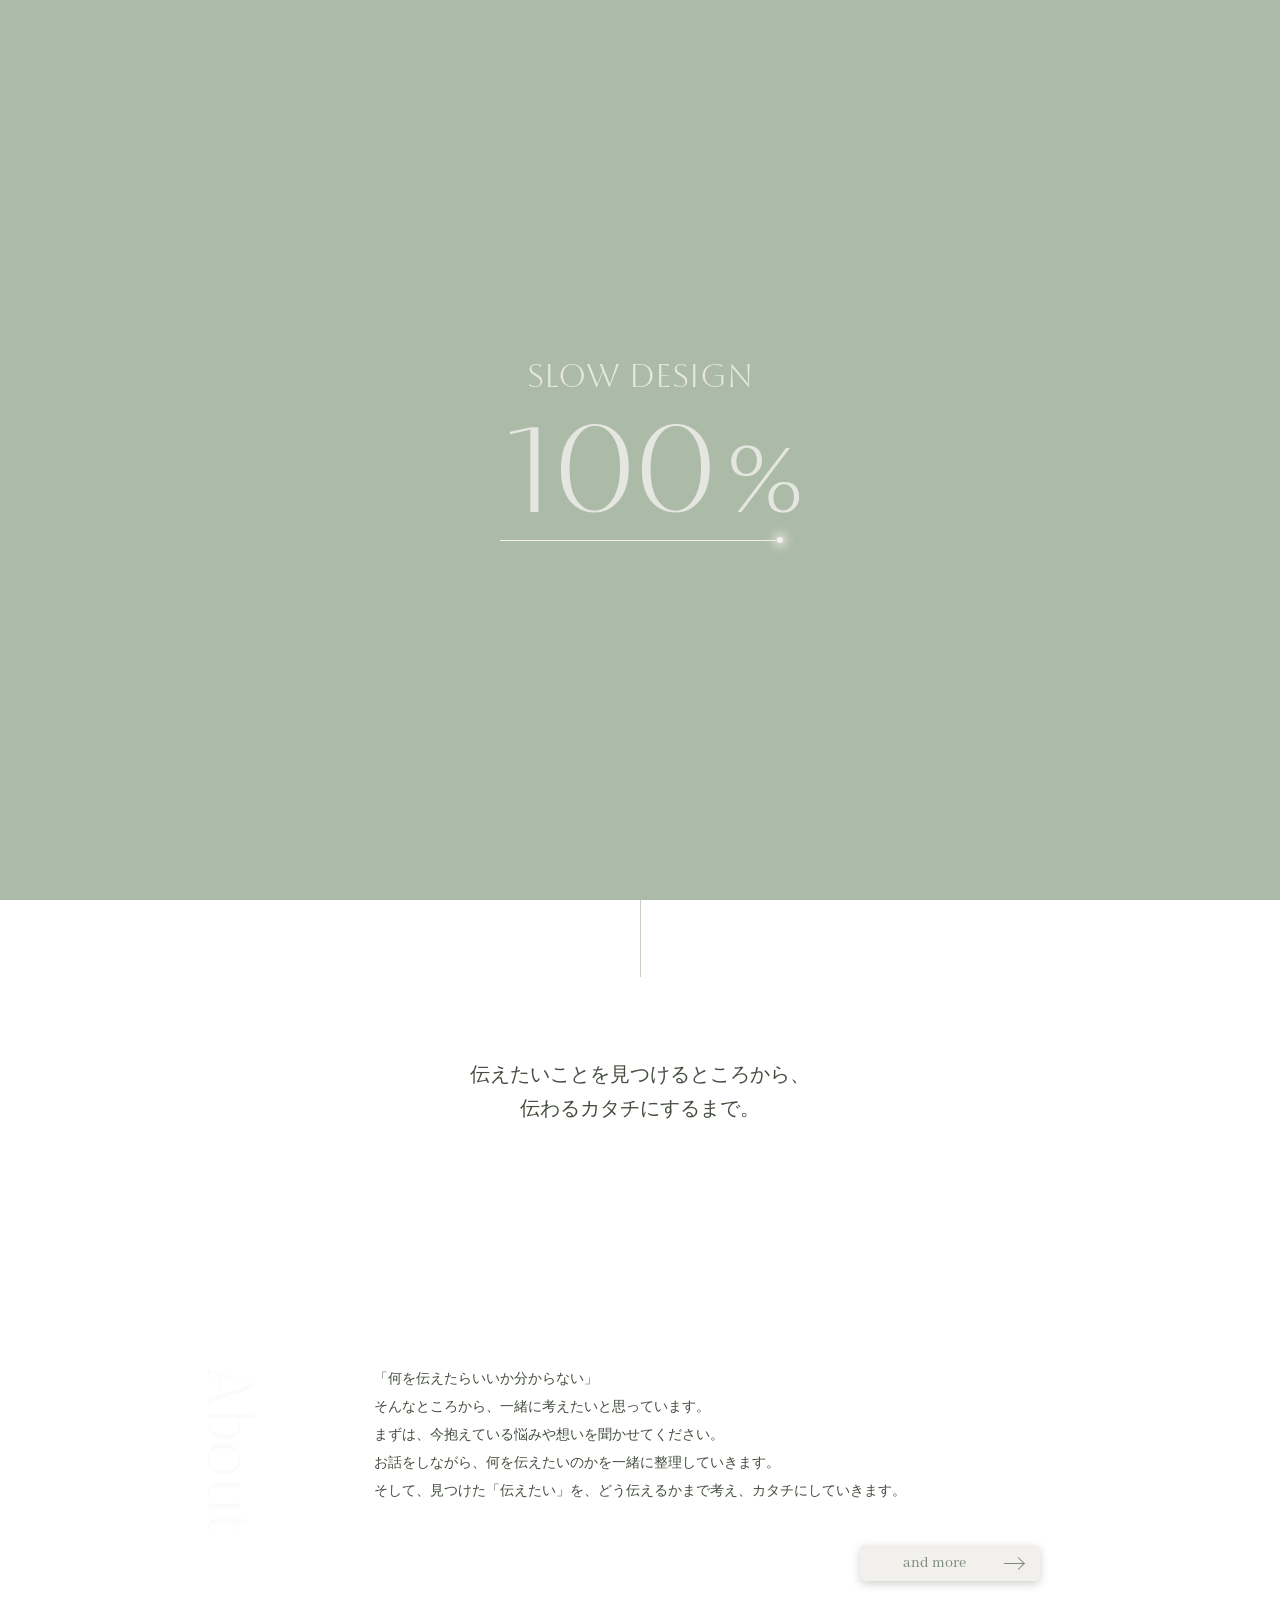
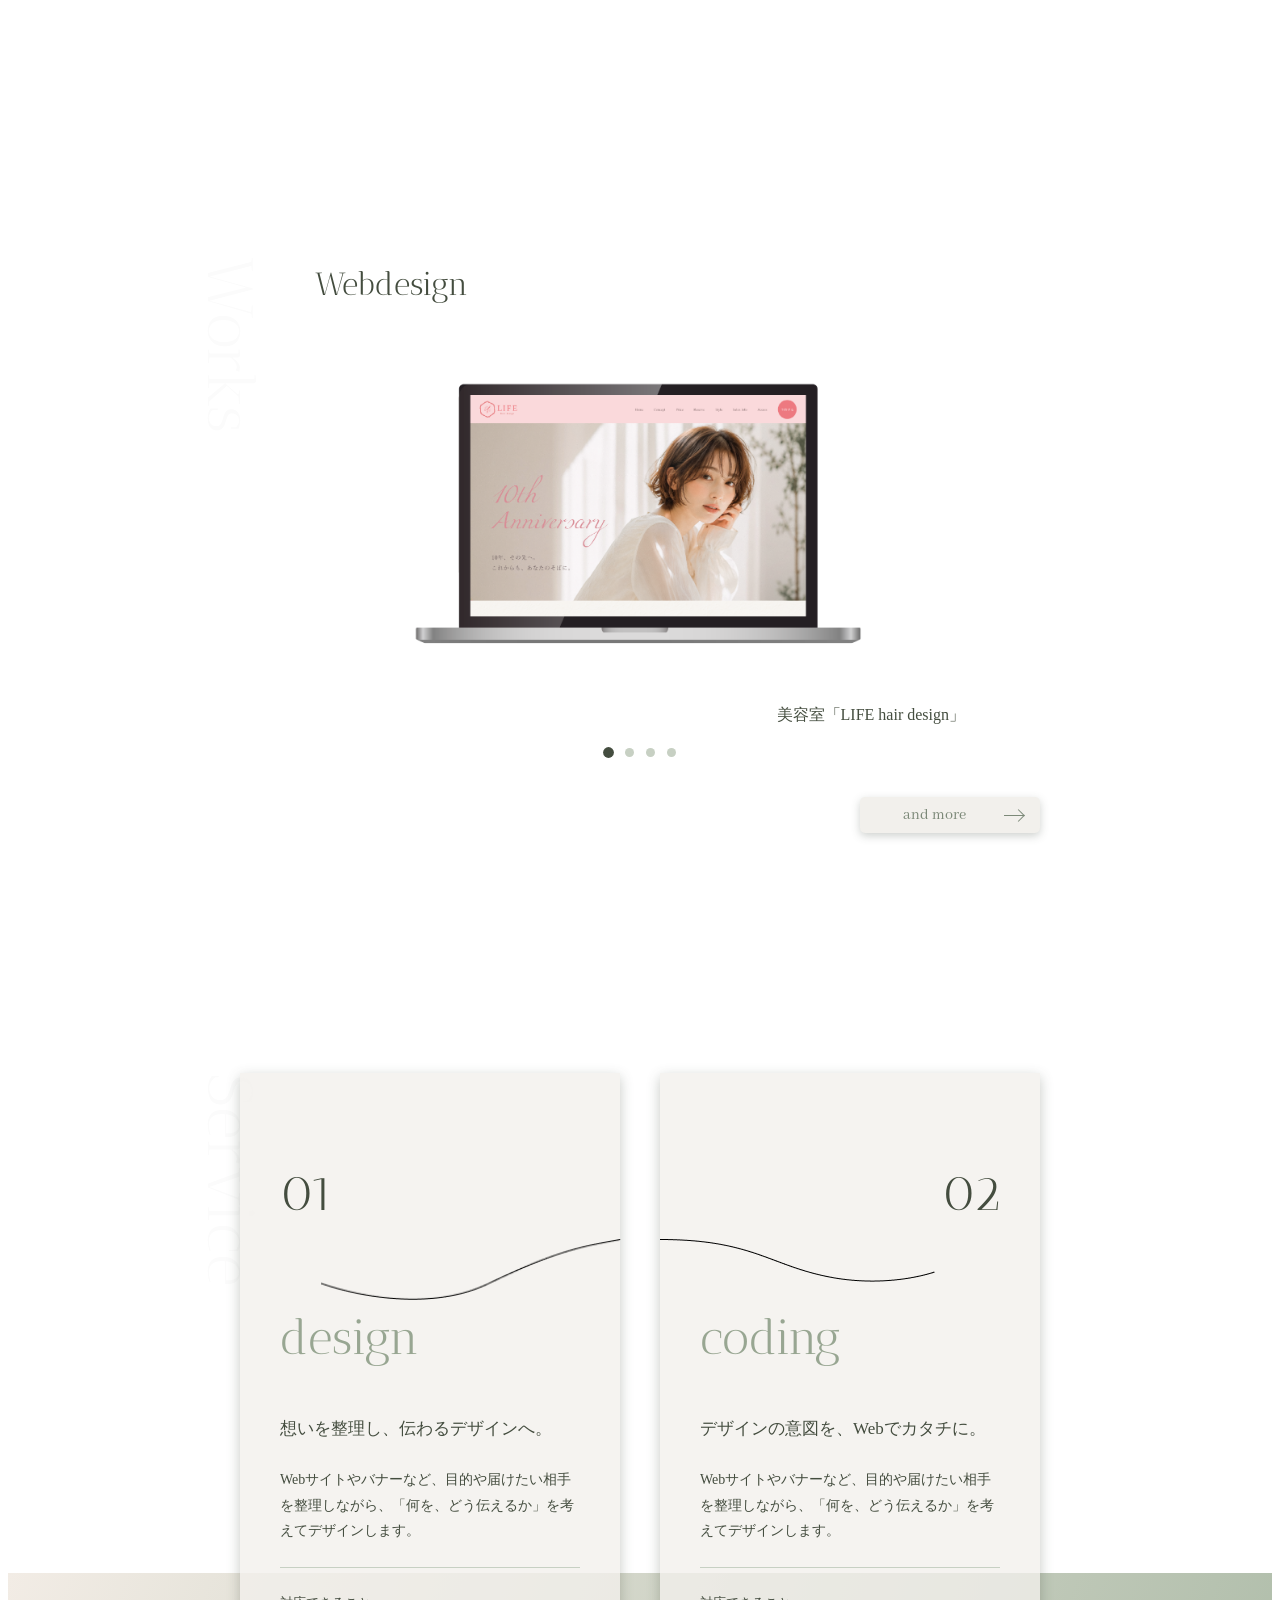
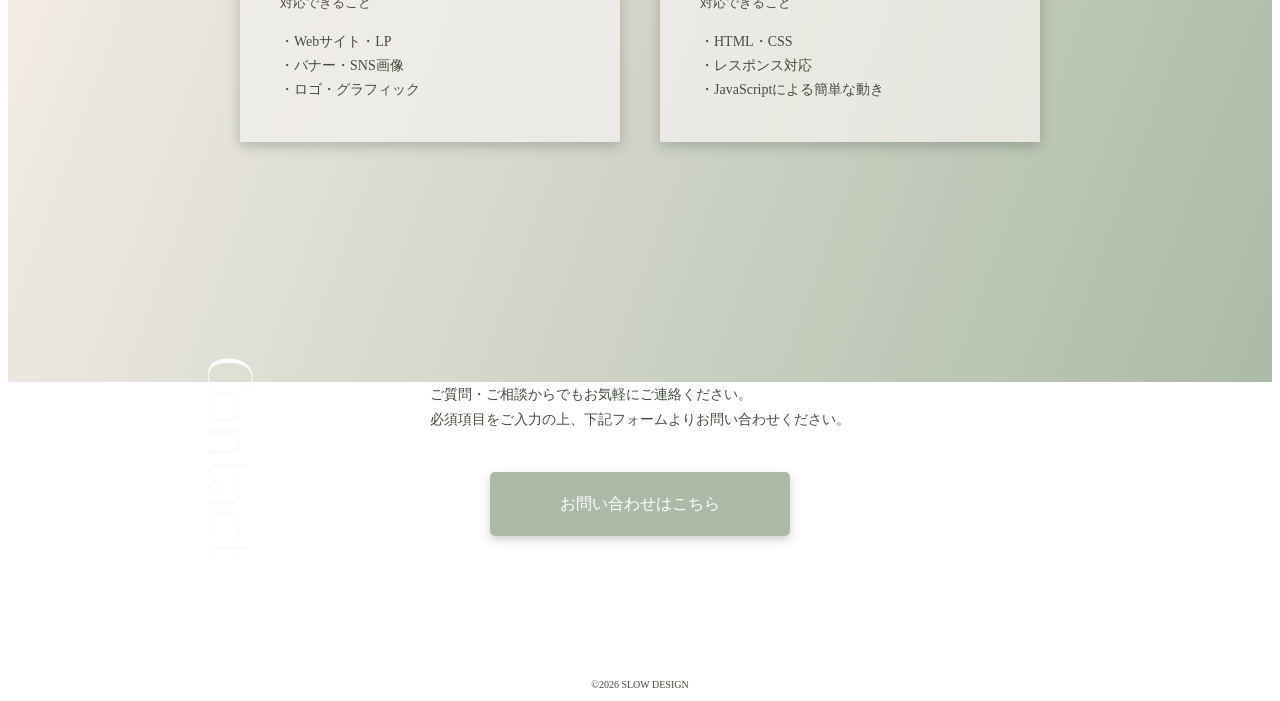
==== commit 099717b1: "修正 カーソル（全ページ） Worksセクション etc..." ====
--- a/portfolio/index.html
+++ b/portfolio/index.html
@@ -76,7 +76,7 @@
                 <p class="fv-copy-sub">一緒に。</p>
             </div>
 
-    <!-- スクロールダウン -->
+<!-- スクロールダウン -->
     <!--  <div class="scroll-area"> -->
                 <div class="scroll">
                     <div class="scroll-text">scroll down</div>
@@ -92,7 +92,7 @@
             </div>
         </section>
 
-    <!-- about -->
+<!-- about -->
     <section class="about">
         <h2 class="section-title about-title">About</h2>
         <div class="about-content">
@@ -110,7 +110,7 @@
         </div>
     </section>
 
-
+<!-- Works -->
     <section class="works">
         <h2 class="section-title works-title">Works</h2>
 
@@ -120,7 +120,9 @@
                     <article class="works-slide is-active">
                         <p class="works-category">Webdesign</p>
                         <div class="works-image">
-                            <img src="images/mokup-04.png" alt="美容室 LIFE hair design のWebサイト">
+                            <a class="works-link works-card" href="all-works.html#web-design" aria-label="美容室「LIFE hair design」の詳細を見る">
+                                <img src="images/mokup-04.png" alt="美容室 LIFE hair design のWebサイト">
+                            </a>
                         </div>
                         <p class="works-caption">美容室「LIFE hair design」</p>
                     </article>
@@ -128,7 +130,9 @@
                     <article class="works-slide">
                         <p class="works-category">Website</p>
                         <div class="works-image">
-                            <img src="images/mokup-05.png" alt="カフェ DESIGN CAFE のWebサイト">
+                            <a class="works-link works-card" href="all-works.html#website" aria-label="カフェ DESIGN CAFE Webサイトの詳細を見る">
+                                <img src="images/mokup-05.png" alt="カフェ DESIGN CAFE のWebサイト">
+                            </a>
                         </div>
                         <p class="works-caption">カフェ「DESIGN CAFE」</p>
                     </article>
@@ -136,7 +140,9 @@
                     <article class="works-slide">
                         <p class="works-category">Banner</p>
                         <div class="works-image">
-                            <img src="images/mokup-01.png" alt="ハンバーガーショップの新商品広告バナー">
+                            <a class="works-link works-card" href="all-works.html#banner" aria-label="ハンバーガーショップ 新商品広告バナーの詳細を見る">
+                                <img src="images/mokup-01.png" alt="ハンバーガーショップの新商品広告バナー">
+                            </a>
                         </div>
                         <p class="works-caption">ハンバーガーショップ 新商品広告バナー</p>
                     </article>
@@ -144,7 +150,9 @@
                     <article class="works-slide">
                         <p class="works-category">Card / Logo</p>
                         <div class="works-image">
-                            <img src="images/mokup-07.png" alt="Sauna resort YUZU のデザイン">
+                            <a class="works-link works-card" href="all-works.html#card-logo" aria-label="Sauna resort YUZU card/lodoのデザインの詳細を見る">
+                                <img src="images/mokup-07.png" alt="Sauna resort YUZU のデザイン">
+                            </a>
                         </div>
                         <p class="works-caption">Sauna resort「YUZU」</p>
                     </article>
@@ -163,65 +171,6 @@
             </a>
         </div>
     </section>
-
-
-
-
-
-
-
-    <!-- Works 
-    <section class="works">
-        <h2 class="section-title works-title">Works</h2>
-
-        <div class="works-content">
-            <div class="works-meta">
-
-                <div class="works-track">
-
-                    <article class="works-slide">
-                        <p class="works-category">Webdesign</p>
-                        <div class="works-image">
-                            <img src="images/mokup-04.png" alt="美容室 LIFE hair design のWebサイト">
-                        </div>
-                        <p class="works-caption">美容室 「LIFE hair design」</p>
-                    </article>
-
-                    <article class="works-slide">
-                        <p class="works-category">Website</p>
-                        <div class="works-image">
-                            <img src="images/mokup-05.png" alt="カフェ DESIGN CAFE のWebサイト">
-                        </div>
-                        <p class="works-caption">カフェ 「DESIGN CAFE」</p>
-                    </article>
-
-                    <article class="works-slide">
-                        <p class="works-category">Banner</p>
-                        <div class="works-image">
-                            <img src="images/mokup-01.png" alt="ハンバーガーショップの新商品広告バナー">
-                        </div>
-                        <p class="works-caption">ハンバーガーショップ　新商品広告バナー</p>
-                    </article>
-
-                    <article class="works-slide">
-                        <p class="works-category">Card / logo</p>
-                        <div class="works-image">
-                            <img src="images/mokup-07.png" alt="Sauna resort YUZU のデザイン">
-                        </div>
-                        <p class="works-caption">Sauna resort 「YUZU」</p>
-                    </article>
-                </div>
-
-                <a href="all-works.html" class="more-button works-more">
-                    and more<span class="more-arrow" aria-hidden="true"></span>
-                </a>
-            </div>
-        </div>
-
-
-
-    </section>
-    -->
 
 
 
@@ -316,6 +265,20 @@
 
                 function updateDots(index) {
                     const activeDotIndex = index % originalSlides.length;
+
+                    const worksSlider = document.querySelector(".works-slider");
+
+                    if (worksSlider) {
+                        worksSlider.addEventListener("mouseenter", () => clearInterval(autoSlide));
+                        worksSlider.addEventListener("mouseleave", () => startAutoSlide());
+
+                        worksSlider.addEventListener("focusin", () => clearInterval(autoSlide));
+                        worksSlider.addEventListener("focusout", (event) => {
+                            if (!worksSlider.contains(event.relatedTarget)) {
+                                startAutoSlide();
+                            }
+                        });
+                    }
 
                     worksDots.forEach((dot, dotIndex) => {
                         dot.classList.toggle("is-active", dotIndex === activeDotIndex);
@@ -373,73 +336,6 @@
 
 
 
-        /*
-        const worksSlides = [
-            {
-                src: "images/mokup-04.png",
-                alt: "美容室 「LIFE hair design design」",
-                caption: "美容室「LIFE hair design 」",
-                category: "Webdesign"
-            },
-            {
-                src: "images/mokup-05.png",
-                alt: "カフェ DESIGN CAFE のWebサイト",
-                caption: "カフェ 「DESIGN CAFE」",
-                category: "Website"
-            },
-            {
-                src: "images/mokup-01.png",
-                alt: "ハンバーガーショップの新商品広告バナー",
-                caption: "ハンバーガーショップ 新商品広告バナー",
-                category: "Banner"
-            },
-            {
-                src: "images/mokup-07.png",
-                alt: "Sauna resort YUZU",
-                caption: "Sauna resort 「YUZU」",
-                category: "Card / Logo"
-            }
-        ];
-
-        let currentWorksIndex = 0;
-
-        const worksImage = document.querySelector("#works-slide-image");
-        const worksCaption = document.querySelector("#works-slide-caption");
-        const prevButton = document.querySelector(".works-arrow-prev");
-        const nextButton = document.querySelector(".works-arrow-next");
-        const worksTypes = document.querySelectorAll(".works-types span");
-    
-
-        function showWorksSlide(index) {
-            worksImage.src = worksSlides[index].src;
-            worksImage.alt = worksSlides[index].alt;
-            worksCaption.textContent = worksSlides[index].caption;
-            
-            worksTypes.forEach((type) => {
-                type.classList.toggle(
-                    "is-active",
-                    type.textContent.trim() === worksSlides[index].category
-                );
-            });
-        }
-
-        showWorksSlide(currentWorksIndex);
-
-        prevButton.addEventListener("click", () => {
-            currentWorksIndex =
-                (currentWorksIndex - 1 + worksSlides.length) % worksSlides.length;
-                showWorksSlide(currentWorksIndex);
-        });
-
-        nextButton.addEventListener("click", () => {
-            currentWorksIndex = 
-                (currentWorksIndex + 1) % worksSlides.length;
-            showWorksSlide(currentWorksIndex);
-        });
-*/
-
-
-
         document.documentElement.classList.add("js");
 
         const textElements = document.querySelectorAll(".text-reveal");
@@ -467,8 +363,6 @@
             const alreadyShown = 
             sessionStorage.getItem("slowDesignLoaderPlayed") === "true";
             
-            
-            /*const alreadyShown = false;  */
 
 
             if (alreadyShown) {
@@ -545,28 +439,83 @@
         });
     </script>
 
-
+<!-- サービスカード -->
     <script>
         const serviceCards = document.querySelector(".service-cards");
         const background = document.querySelector(".background");
-
-        function checkServiceCards() {
+        let isMistHidden = false;
+        let ticking = false;
+
+        function updateMist() {
+            ticking = false;
             if (!serviceCards || !background) return;
 
-            const cardsPosition = serviceCards.getBoundingClientRect();
-            const cardsMiddle = cardsPosition.top + cardsPosition.height / 2;
-
-            if (cardsMiddle <= 0) {
+            const cardsRect = serviceCards.getBoundingClientRect();
+            const cardsMiddle = cardsRect.top + cardsRect.height / 2;
+            const distanceToBottom = document.documentElement.scrollHeight - (window.scrollY + window.innerHeight);
+
+            const shouldHide = window.scrollY > 0 && (cardsMiddle <= 0 || distanceToBottom <= 10);
+
+            const shouldShow = cardsMiddle > 80 && distanceToBottom > 80;
+
+            if (!isMistHidden && shouldHide) {
+                isMistHidden = true;
                 background.classList.add("mist-hidden");
-                window.removeEventListener("scroll", checkServiceCards);
+            } else if (isMistHidden && shouldShow) {
+                isMistHidden = false;
+                background.classList.remove("mist-hidden");
             }
         }
 
-        window.addEventListener("scroll", checkServiceCards, { passive: true });
-        checkServiceCards();
+        function requestMistUpdate() {
+            if(ticking) return;
+            ticking = true;
+            requestAnimationFrame(updateMist);
+        }
+
+        window.addEventListener("scroll", requestMistUpdate, { passive: true });
+        window.addEventListener("resize", requestMistUpdate);
+        window.addEventListener("load", requestMistUpdate);
+        updateMist();
+
     </script>
 
-
-
+<!-- カーソル -->
+    <div class="cursor" aria-hidden="true">
+        <span class="cursor__glow">
+            <span class="cursor__label">詳細を見る</span>
+        </span>
+    </div>
+
+    <script>
+        const cursor = document.querySelector(".cursor");
+
+        if (cursor && window.matchMedia("(hover: hover) and (pointer: fine)").matches) {
+            const glow = cursor.querySelector(".cursor__glow");
+            const buttonSelector = ".more-button, .contact-button, .menu-button, .menu-close, .menu-nav a, .detail-contact-button, .c-form__submit, .thanks-home-button";
+            const workSelector = ".works-card";
+
+            document.documentElement.classList.add("has-custom-cursor");
+
+            document.addEventListener("mousemove", (event) => {
+                glow.style.left = `${event.clientX}px`;
+                glow.style.top = `${event.clientY}px`;
+                cursor.classList.add("is-visible");
+            });
+
+            // 作品カード上は大きい玉、ボタン上は #F2F0EC の玉
+            document.addEventListener("mouseover", (event) => {
+                const onWork = !!event.target.closest(workSelector);
+                const onButton = !onWork && !!event.target.closest(buttonSelector);
+
+                cursor.classList.toggle("is-on-work", onWork);
+                cursor.classList.toggle("is-on-button", onButton);
+            });
+
+            document.addEventListener("mouseleave", () => {
+                cursor.classList.remove("is-visible", "is-on-button", "is-on-work");
+            });
+        }
+    </script>
 </body>
 </html>
--- a/portfolio/css/style.css
+++ b/portfolio/css/style.css
@@ -49,7 +49,7 @@
         #ACBBA7 100%
     );
 }
-
+/*
 .background span {
     translate: 0 0;
     transition: transform 2.6s ease, opacity 2.6s ease;
@@ -78,7 +78,7 @@
         opacity: 0;
     }
 }
-
+*/
 
 /* 霞んだ丸 */
 .background span {
@@ -90,8 +90,38 @@
     background: #fbfbfb;
     filter: blur(22px);
     opacity: 0.45;
+    translate: 0 0;
     animation: background-mist-float 2s ease-in-out infinite alternate;
-}
+
+    /*　復活時の動き（ふわっと戻る） */
+    transition: translate 2.4s ease-out, opacity 2.4s ease-out;
+}
+
+/* 復活時：順番にずらして戻る */
+.background span:nth-child(1) { transition-delay: 0s; }
+.background span:nth-child(2) { transition-delay: 0.15s; }
+.background span:nth-child(3) { transition-delay: 0.3s; }
+.background span:nth-child(4) { transition-delay: 0.45s; }
+.background span:nth-child(5) { transition-delay: 0.6s; }
+.background span:nth-child(6) { transition-delay: 0.75s; }
+.background span:nth-child(7) { transition-delay: 0.9s; }
+
+/* 登って消える */
+.background.mist-hidden span {
+    translate: 0 -110vh;
+    opacity: 0;
+    transition: translate 4s ease-in, opacity 4s ease-in;
+}
+
+.background.mist-hidden span:nth-child(1) { transition-delay: 0s; }
+.background.mist-hidden span:nth-child(2) { transition-delay: 0.3s; }
+.background.mist-hidden span:nth-child(3) { transition-delay: 0.6s; }
+.background.mist-hidden span:nth-child(4) { transition-delay: 0.9s; }
+.background.mist-hidden span:nth-child(5) { transition-delay: 1.2s; }
+.background.mist-hidden span:nth-child(6) { transition-delay: 1.5s; }
+.background.mist-hidden span:nth-child(7) { transition-delay: 1.8s; }
+
+
 
 /* 丸の初期位置と大きさをそれぞれかえる */
 .background span:nth-child(1) {
@@ -215,11 +245,11 @@
 
     cursor: pointer;
     z-index: 10;
-    transition: background-color 0.3s ease, color 0..3s, border-color 0.3s ease;
+    transition: background-color 0.3s ease, color 0.3s, border-color 0.3s ease;
 }
 
 .menu-button:hover,
-.munu-button:focus-visible {
+.menu-button:focus-visible {
     background-color: #7C8978;
     border-color: #7C8978;
     color: #F2F0EC;
@@ -336,7 +366,7 @@
     transition-delay: 0.7s;
 }
 
-@media (prefers-reduced-motuon: reduce) {
+@media (prefers-reduced-motion: reduce) {
     .text-reveal {
         transition: none;
         transition-delay: 0s;
@@ -495,9 +525,9 @@
 
 
 
-/*=============
-works
-==============
+/*==============
+Works slider
+================*/
 .works {
     position: relative;
     margin-top: 240px;
@@ -520,152 +550,6 @@
     margin-inline: auto;
 }
 
-.works-mate {
-    display: flex;
-    flex-direction: column;
-    width: 100%;
-}
-
-.works-track {
-    width: min(650px, 100%);
-    margin-left: 6vw;
-    display: flex;
-    box-sizing: border-box;
-    gap: 16px;
-    overflow-x: auto;
-    padding: 0 7% 20px;
-    scroll-padding-inline: 8%;
-    scroll-snap-type: x mandatory;
-    overscroll-behavior-x: contain;
-    scrollbar-width: thin;
-    scrollbar-color: #7c8978 transparent;
-}
-
-.works-track::-webkit-scrollbar-track {
-    background: transparent;
-    border-radius: 10px;
-    margin-inline: 80%;
-}
-
-.works-track::-webkit-scrollbar-thumb {
-    background: #7C8978;
-    border-radius: 10px;
-}
-
-.works-slide {
-    flex: 0 0 100%;
-    scroll-snap-align: center;
-}
-
-.works-category {
-    margin: 0 0 12px;
-    color: #444d3f;
-    font-family: "Antic Didone", serif;
-    font-size: 32px;
-    font-weight: 400;
-}
-
-.works-image {
-    display: grid;
-    min-height: 240px;
-    place-items: center;
-    overflow: hidden;
-    border-radius: 10px;
-}
-
-.works-image img {
-    display: block;
-    width: 100%;
-    height: auto;
-    object-fit: contain;
-}
-
-.works-caption {
-    margin: 12px 0 0;
-    text-align: right;
-}
-
-.works-more {
-    justify-content: flex-start;
-    margin: 42px 0 0 auto;
-    align-self: flex-end;
-}
-
-*/
-
-/* スライダー矢印 
-.works-arrow {
-    position: absolute;
-    top: 50%;
-    z-index: 1;
-    width: 28px;
-    height: 28px;
-    padding: 0;
-    border: 0;
-    background: transparent;
-    cursor: pointer;
-    transform: translateY(-50%) rotate(45deg);
-}
-
- 矢印の2本の線 
-.works-arrow::before,
-.works-arrow::after {
-    position: absolute;
-    content: "";
-    background: #fff;
-}
-
-/横線 
-.works-arrow::before {
-    width: 28px;
-    height: 1px;
-}
-縦線 
-.works-arrow::after {
-    width: 1px;
-    height: 28px;
-}
-
- 左向き 
-.works-arrow-prev {
-    left: 32px;
-    transform: translateY(-50%) rotate(-45deg);
-}
-
- 右向き 
-.works-arrow-next {
-    right: 32px;
-    transform: translateY(-50%) rotate(135deg);
-}
-*/
-
-
-
-/*==============
-Works slider
-================*/
-.works {
-    position: relative;
-    margin-top: 240px;
-}
-
-.works-title {
-    position: absolute;
-    top: 0;
-    left: 15%;
-    margin: 0;
-    color: #fbfbfb;
-    font-size: 64px;
-    font-weight: 400;
-    line-height: 1;
-    writing-mode: vertical-rl;
-}
-
-.works-content {
-    width: min(800px, calc(100% - 64px));
-    margin-inline: auto;
-}
-
 /*画像を中央に、左のタイトルに近づく幅では縮める */
 .works-slider {
     width: min(650px, calc(70vw - 140px));
@@ -696,11 +580,18 @@
 }
 
 .works-image {
-    display: grid;
+    display: block;
     width: 100%;
     aspect-ratio: 16 / 9;
     place-items: center;
     overflow: hidden;
+}
+
+.works-link {
+    position: relative;
+    display: block;
+    width: 100%;
+    height: 100%;
 }
 
 .works-image img {
@@ -708,7 +599,10 @@
     width: 100%;
     height: 100%;
     object-fit: contain;
-}
+    transition: transform 0.6s ease;
+}
+
+
 
 .works-caption {
     margin: 12px 0 0;
@@ -767,26 +661,14 @@
     transform: rotate(45deg);
 }
 
-/*
-.works-arrow-prev {
-    left: 24px;
-}
-
-.works-arrow-next {
-    right: 24px;
-}
-
-.works-caption {
-    margin: 12px 0 0;
-    text-align: right;
-}
-
-.works-more {
-    position: relative;
-    margin-top: 42px;
-    margin-right: 0;
-}
-*/
+
+@media (hover: hover) and (pointer: fine) {
+    .works-link:hover img,
+    .works-link:focus-visible img {
+        transform: scale(1.06);
+    }
+}
+
 /*==========
 Service
 ==========*/
@@ -1170,9 +1052,111 @@
 }
 
 
-
-
-
+/* カーソル：PCのみ */
+.cursor {
+    display: none;
+}
+
+@media (hover: hover) and (pointer: fine) {
+    html.has-custom-cursor,
+    html.has-custom-cursor a,
+    html.has-custom-cursor button {
+        cursor: none;
+    }
+
+    .cursor {
+        position: fixed;
+        inset: 0;
+        z-index: 10000;
+        display: block;
+        pointer-events: none;
+        opacity: 0;
+        transition: opacity 0.2s ease;
+    }
+
+    .cursor.is-visible {
+        opacity: 1;
+    }
+
+/*　カーソル本体 ローディングバー先端と同じ光の玉 */
+    .cursor__glow {
+        position: absolute;
+        width: 20px;
+        height: 20px;
+        transform: translate(-50%, -50%);
+        transition: width 0.4s ease, height 0.4s ease;
+    }
+
+    .cursor__label {
+        position: absolute;
+        inset: 0;
+        z-index: 1;
+        display: grid;
+        place-items: center;
+        color: #F2F0EC;
+        font-size: 14px;
+        letter-spacing: 0.1em;
+        white-space: nowrap;
+        opacity: 0;
+        transition: opacity 0.3s ease;
+    }
+
+    .cursor.is-on-work .cursor__glow {
+        width: 110px;
+        height: 110px;
+    }
+
+    .cursor.is-on-work .cursor__label {
+        opacity: 1;
+        transition-delay: 0.15s;
+    }
+
+    .cursor.is-on-work .cursor__glow::before {
+        background: radial-gradient(
+            circle,
+            rgba(124, 137, 120, 0.95) 0%,
+            rgba(124, 137, 120, 0.9) 60%,
+            rgba(124, 137, 120, 0.75) 80%,
+            rgba(124, 137, 120, 0) 100%
+        );
+    }
+
+    .cursor__glow::before,
+    .cursor__glow::after {
+        position: absolute;
+        inset: 0;
+        border-radius: 50%;
+        filter: blur(2px);
+        content: "";
+        transition: opacity 0.3s ease;
+    }
+/* 通常:緑 */
+    .cursor__glow::before {
+        background: radial-gradient(
+            circle,
+            #7c8978 0%,
+            rgba(124, 137, 120, 0.85) 24%,
+            rgba(124, 137, 120, 0.5) 48%,
+            rgba(124, 137, 120, 0.15) 76%,
+            rgba(124, 137, 120, 0) 100%
+        );
+    }
+/* ボタン上:#F2F0EC(通常は透明) */
+    .cursor__glow::after {
+        background: radial-gradient(
+            circle,
+            #F2F0EC 0%,
+            rgba(242, 240, 236, 0.85) 24%,
+            rgba(242, 240, 236, 0.5) 48%,
+            rgba(242, 240, 236, 0.15) 76%,
+            rgba(242, 240, 236, 0) 100%
+        );
+        opacity: 0;
+    }
+
+    .cursor.is-on-button .cursor__glow::before { opacity: 0; }
+    .cursor.is-on-button .cursor__glow::after { opacity: 1; }
+}
 
 
 
@@ -1240,7 +1224,7 @@
     }
 
     to {
-        transform:translate(22px, -18px) scale(1.15s);
+        transform:translate(22px, -18px) scale(1.15);
     }
 }
 
@@ -1357,105 +1341,12 @@
 
 
 @media (prefers-reduced-motion: reduce) {
-    .works-track {
+    .works-image img {
         transition: none;
     }
 } 
 
 
-
-/*
-    .works-track {
-        gap: 12px;
-        padding-inline: 6%;
-        scroll-padding-inline: 6%;
-    }
-
-    .works-slide {
-        flex-basis: 88%;
-    }
-
-    .works-category {
-        font-size: 20px;
-    }
-
-    .works-image {
-        min-height: 130px;
-    }
-
-    .works-image img {
-        width: 90%;
-    }
-
-    .works-title {
-        position: absolute;
-        left: -23px;
-        font-size: 20vw;
-        z-index: 0;
-    }
-
-    .works-caption {
-        font-size: 14px;
-    }
-
-    .works-track {
-        margin-left: 4vw;
-    }
-/*
-    .works {
-        margin-top: 140px;
-    }
-
-    .works-title {
-        position: absolute;
-        left: -23px;
-        font-size: 20vw;
-    }
-
-    .works-content {
-        padding-top: 24px;
-    }
-
-    .works-types {
-    gap: 16px;
-    }
-
-    .works-types span {
-    font-size: 12px;
-    }
-
-    .works-types span.is-active {
-    font-size: 16px;
-    }
-
-    .worka-content {
-        width: calc(100% - 80px);
-    }
-    
-    .works-image {
-        min-height: 0;
-    }
-
-    .works-image img {
-        width: 100%;
-    }
-
-    .works-more {
-        margin: 42px auto 0;
-    }
-
-    .works-arrow::before {
-        width: 13px
-    }
-
-    .works-arrow::after {
-    height: 13px;
-    }
-
-    .works-more {
-        margin: 100px auto 0;
-}
-*/
 /* service */
     .service-title {
         left: -23px;
